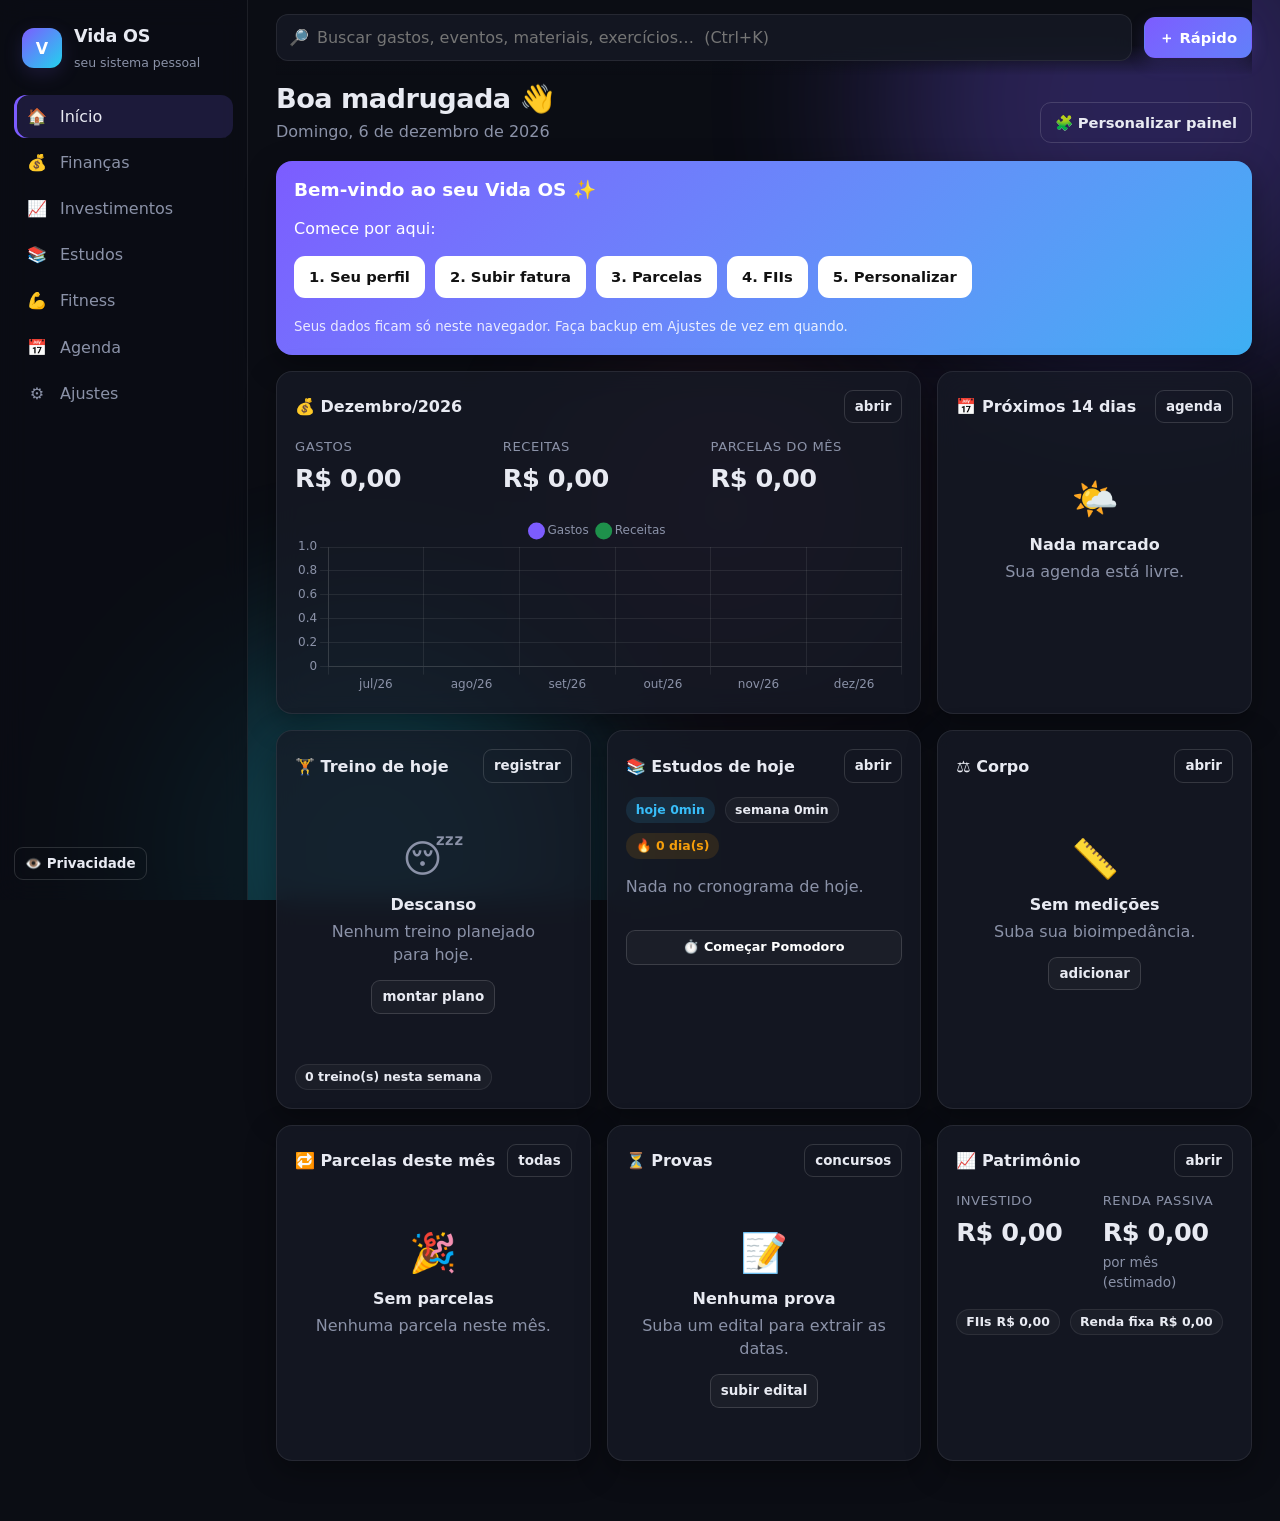
==== index.html @ b55670e8 "Vida OS: sistema pessoal de finanças, investimentos, estudos, fitness e agenda Co-Authored-By: Claud" ====
<!doctype html>
<html lang="pt-BR" data-theme="dark">
<head>
  <meta charset="utf-8">
  <meta name="viewport" content="width=device-width, initial-scale=1, viewport-fit=cover">
  <meta name="theme-color" content="#0b0d14">
  <meta name="apple-mobile-web-app-capable" content="yes">
  <title>Vida OS</title>
  <link rel="manifest" href="manifest.webmanifest">
  <link rel="icon" href="icons/icon.svg" type="image/svg+xml">
  <link rel="stylesheet" href="css/style.css">
</head>
<body>
  <div class="bg-fx" aria-hidden="true"><i></i><i></i><i></i></div>
  <aside class="sidebar">
    <div class="brand">
      <div class="logo">V</div>
      <div><b>Vida OS</b><small id="brand-sub">seu sistema pessoal</small></div>
    </div>
    <nav id="nav" class="nav"></nav>
    <div class="side-foot">
      <button class="btn ghost sm" id="privacy-btn" title="Ocultar valores (modo privacidade)">👁️ Privacidade</button>
    </div>
  </aside>

  <main class="main">
    <header class="topbar">
      <div class="search">
        <span>🔎</span>
        <input id="gsearch" placeholder="Buscar gastos, eventos, materiais, exercícios…  (Ctrl+K)" autocomplete="off">
        <div id="gresults" class="gresults"></div>
      </div>
      <button class="btn primary" id="quick-btn">＋ Rápido</button>
    </header>
    <div id="view" class="view"></div>
  </main>

  <nav id="bottomnav" class="bottomnav"></nav>
  <div id="modal-root"></div>
  <div id="toasts" class="toasts"></div>

  <!-- bibliotecas (locais, funcionam offline) -->
  <script src="vendor/chart.umd.js"></script>
  <script src="vendor/xlsx.full.min.js"></script>
  <script src="vendor/pdf.min.js"></script>
  <script>
    if (window.pdfjsLib) {
      // em file:// o worker não carrega; então usamos o worker no mesmo thread
      if (location.protocol === 'file:') document.write('<script src="vendor/pdf.worker.min.js"><\/script>');
      else pdfjsLib.GlobalWorkerOptions.workerSrc = 'vendor/pdf.worker.min.js';
    }
  </script>
  <!-- aplicativo -->
  <script src="js/core.js"></script>
  <script src="js/parsers.js"></script>
  <script src="js/body.js"></script>
  <script src="js/views/dashboard.js"></script>
  <script src="js/views/finance.js"></script>
  <script src="js/views/invest.js"></script>
  <script src="js/views/study.js"></script>
  <script src="js/views/fitness.js"></script>
  <script src="js/views/agenda.js"></script>
  <script src="js/views/settings.js"></script>
  <script src="js/app.js"></script>
</body>
</html>
---- css/style.css ----
/* ==========================================================
   VIDA OS — estilos
   ========================================================== */
:root {
  --accent: #7c5cff; --accent2: #22d3ee; --accent-soft: rgba(124, 92, 255, .16);
  --radius: 16px;
  --ok: #22c55e; --warn: #f59e0b; --bad: #ef4444; --info: #38bdf8;
  --font: "Inter", ui-sans-serif, system-ui, -apple-system, "Segoe UI", Roboto, "Helvetica Neue", Arial, sans-serif;
}
:root[data-theme="dark"] {
  --bg: #0b0d14; --bg2: #11141e; --card: rgba(22, 26, 38, .78); --card-solid: #161a26; --card2: rgba(255, 255, 255, .035);
  --text: #e8eaf2; --muted: #8b92a8; --line: rgba(255, 255, 255, .08); --line2: rgba(255, 255, 255, .14);
  --input: rgba(255, 255, 255, .05); --shadow: 0 10px 30px rgba(0, 0, 0, .35);
  color-scheme: dark;
}
:root[data-theme="light"] {
  --bg: #f4f6fb; --bg2: #eef1f8; --card: rgba(255, 255, 255, .86); --card-solid: #fff; --card2: rgba(15, 23, 42, .035);
  --text: #141826; --muted: #5d6680; --line: rgba(15, 23, 42, .09); --line2: rgba(15, 23, 42, .16);
  --input: rgba(15, 23, 42, .04); --shadow: 0 10px 30px rgba(30, 41, 80, .1);
  color-scheme: light;
}
* { box-sizing: border-box; }
html, body { margin: 0; }
body {
  font-family: var(--font); background: var(--bg); color: var(--text); min-height: 100vh;
  display: grid; grid-template-columns: 248px 1fr; line-height: 1.45; -webkit-font-smoothing: antialiased;
}
:root[data-density="compact"] body { font-size: .93em; }
a { color: var(--accent); text-decoration: none; }
h1, h2, h3, h4 { margin: 0; line-height: 1.2; }
h1 { font-size: 1.7rem; letter-spacing: -.02em; }
h2 { font-size: 1.15rem; }
h3 { font-size: 1rem; }
small, .muted { color: var(--muted); }
.money { font-variant-numeric: tabular-nums; white-space: nowrap; }
:root.privacy .money, :root.privacy .priv { filter: blur(7px); transition: filter .2s; }
:root.privacy .money:hover, :root.privacy .priv:hover { filter: none; }

/* fundo */
.bg-fx { position: fixed; inset: 0; z-index: -1; overflow: hidden; pointer-events: none; }
.bg-fx i { position: absolute; border-radius: 50%; filter: blur(90px); opacity: .28; }
:root[data-theme="light"] .bg-fx i { opacity: .2; }
.bg-fx i:nth-child(1) { width: 520px; height: 520px; background: var(--accent); top: -160px; right: -120px; animation: float 22s ease-in-out infinite; }
.bg-fx i:nth-child(2) { width: 420px; height: 420px; background: var(--accent2); bottom: -160px; left: 160px; animation: float 28s ease-in-out infinite reverse; }
.bg-fx i:nth-child(3) { width: 300px; height: 300px; background: #ec4899; top: 40%; left: 45%; opacity: .12; animation: float 35s ease-in-out infinite; }
:root[data-bg="solid"] .bg-fx { display: none; }
:root[data-bg="grid"] .bg-fx { background-image: linear-gradient(var(--line) 1px, transparent 1px), linear-gradient(90deg, var(--line) 1px, transparent 1px); background-size: 32px 32px; }
:root[data-bg="grid"] .bg-fx i { opacity: .12; }
@keyframes float { 0%, 100% { transform: translate(0, 0) } 50% { transform: translate(-60px, 50px) } }

/* sidebar */
.sidebar { position: sticky; top: 0; height: 100vh; padding: 20px 14px; display: flex; flex-direction: column; gap: 18px; border-right: 1px solid var(--line); background: color-mix(in srgb, var(--bg) 70%, transparent); backdrop-filter: blur(14px); }
.brand { display: flex; gap: 12px; align-items: center; padding: 4px 8px; }
.brand b { display: block; font-size: 1.1rem; letter-spacing: -.01em; }
.brand small { font-size: .78rem; }
.logo { width: 40px; height: 40px; border-radius: 12px; display: grid; place-items: center; font-weight: 800; color: #fff; background: linear-gradient(135deg, var(--accent), var(--accent2)); box-shadow: 0 6px 20px var(--accent-soft); }
.nav { display: flex; flex-direction: column; gap: 3px; }
.nav a { display: flex; gap: 12px; align-items: center; padding: 10px 12px; border-radius: 12px; color: var(--muted); font-weight: 500; transition: .15s; }
.nav a i { font-style: normal; width: 22px; text-align: center; }
.nav a:hover { background: var(--card2); color: var(--text); }
.nav a.active { background: var(--accent-soft); color: var(--text); box-shadow: inset 3px 0 0 var(--accent); }
.side-foot { margin-top: auto; }

/* principal */
.main { min-width: 0; padding: 0 28px 60px; }
.topbar { position: sticky; top: 0; z-index: 20; display: flex; gap: 12px; align-items: center; padding: 14px 0; background: linear-gradient(var(--bg) 60%, transparent); }
.search { flex: 1; position: relative; display: flex; align-items: center; gap: 8px; background: var(--card); border: 1px solid var(--line); border-radius: 12px; padding: 0 12px; backdrop-filter: blur(10px); }
.search input { flex: 1; border: 0; background: none; padding: 11px 0; color: var(--text); font: inherit; outline: none; }
.gresults { position: absolute; top: 100%; left: 0; right: 0; margin-top: 6px; background: var(--card-solid); border: 1px solid var(--line2); border-radius: 12px; box-shadow: var(--shadow); max-height: 60vh; overflow: auto; display: none; }
.gresults.open { display: block; }
.gresults a { display: flex; gap: 10px; padding: 10px 14px; color: var(--text); border-bottom: 1px solid var(--line); }
.gresults a:hover { background: var(--accent-soft); }
.gresults small { margin-left: auto; }
.view { animation: fadein .25s ease; }
@keyframes fadein { from { opacity: 0; transform: translateY(6px) } to { opacity: 1; transform: none } }

.page-head { display: flex; align-items: flex-end; justify-content: space-between; gap: 16px; flex-wrap: wrap; margin: 8px 0 18px; }
.page-head p { margin: 4px 0 0; color: var(--muted); }
.page-head .actions { display: flex; gap: 8px; flex-wrap: wrap; }

/* sub-abas */
.subtabs { display: flex; gap: 4px; padding: 4px; background: var(--card); border: 1px solid var(--line); border-radius: 14px; margin-bottom: 18px; overflow-x: auto; scrollbar-width: none; width: fit-content; max-width: 100%; }
.subtabs a { padding: 8px 14px; border-radius: 10px; color: var(--muted); white-space: nowrap; font-weight: 500; font-size: .93rem; }
.subtabs a.active { background: var(--accent); color: #fff; box-shadow: 0 4px 14px var(--accent-soft); }
.subtabs a:not(.active):hover { color: var(--text); background: var(--card2); }

/* grid */
.grid { display: grid; gap: 16px; }
.g2 { grid-template-columns: repeat(2, minmax(0, 1fr)); }
.g3 { grid-template-columns: repeat(3, minmax(0, 1fr)); }
.g4 { grid-template-columns: repeat(4, minmax(0, 1fr)); }
.g-auto { grid-template-columns: repeat(auto-fill, minmax(260px, 1fr)); }
.span2 { grid-column: span 2; }
.span3 { grid-column: span 3; }
.full { grid-column: 1 / -1; }
.stack { display: flex; flex-direction: column; gap: 16px; }
.row { display: flex; gap: 10px; align-items: center; flex-wrap: wrap; }
.row.between { justify-content: space-between; }
.mt { margin-top: 16px; }

/* cartões */
.card { background: var(--card); border: 1px solid var(--line); border-radius: var(--radius); padding: 18px; backdrop-filter: blur(12px); box-shadow: var(--shadow); min-width: 0; }
:root[data-density="compact"] .card { padding: 13px; }
.card > header { display: flex; justify-content: space-between; align-items: center; gap: 10px; margin-bottom: 14px; flex-wrap: wrap; }
.card > header h3 { display: flex; gap: 8px; align-items: center; }
.card.accent { background: linear-gradient(135deg, var(--accent), color-mix(in srgb, var(--accent2) 70%, var(--accent))); color: #fff; border: 0; }
.card.accent small, .card.accent .muted, .card.accent .lbl, .card.accent .sub { color: rgba(255, 255, 255, .85) !important; }
.stat .lbl { color: var(--muted); font-size: .82rem; font-weight: 500; text-transform: uppercase; letter-spacing: .04em; }
.card.accent .stat .lbl { color: rgba(255, 255, 255, .8); }
.stat .val { font-size: 1.6rem; font-weight: 700; letter-spacing: -.02em; margin: 4px 0 2px; }
.stat .sub { font-size: .85rem; color: var(--muted); }
.delta.up { color: var(--bad); } .delta.down { color: var(--ok); }
.delta.good { color: var(--ok); } .delta.badd { color: var(--bad); }
.chart-box { position: relative; height: 260px; }
.chart-box.sm { height: 180px; }
.chart-box.lg { height: 340px; }

/* botões */
.btn { --b: var(--card2); display: inline-flex; align-items: center; gap: 6px; justify-content: center; border: 1px solid var(--line2); background: var(--b); color: var(--text); padding: 9px 14px; border-radius: 11px; font: inherit; font-weight: 600; font-size: .92rem; cursor: pointer; transition: .15s; white-space: nowrap; }
.btn:hover { border-color: var(--accent); transform: translateY(-1px); }
.btn.primary { background: linear-gradient(135deg, var(--accent), color-mix(in srgb, var(--accent) 70%, var(--accent2))); border-color: transparent; color: #fff; box-shadow: 0 6px 18px var(--accent-soft); }
.btn.ghost { background: transparent; }
.btn.danger { color: var(--bad); }
.btn.sm { padding: 6px 10px; font-size: .84rem; border-radius: 9px; }
.btn.block { width: 100%; }
.icon-btn { border: 0; background: transparent; color: var(--muted); cursor: pointer; font-size: 1rem; padding: 6px 8px; border-radius: 8px; }
.icon-btn:hover { background: var(--card2); color: var(--text); }
.btn-file { position: relative; overflow: hidden; }
.btn-file input { position: absolute; inset: 0; opacity: 0; cursor: pointer; }

/* formulários */
.field { display: flex; flex-direction: column; gap: 5px; flex: 1; min-width: 140px; }
.field > span { font-size: .8rem; color: var(--muted); font-weight: 500; }
input, select, textarea { font: inherit; color: var(--text); background: var(--input); border: 1px solid var(--line2); border-radius: 10px; padding: 9px 11px; outline: none; width: 100%; transition: .15s; }
input:focus, select:focus, textarea:focus { border-color: var(--accent); box-shadow: 0 0 0 3px var(--accent-soft); }
select option { background: var(--card-solid); color: var(--text); }
input[type="color"] { padding: 3px; height: 40px; cursor: pointer; }
input[type="checkbox"] { width: 18px; height: 18px; accent-color: var(--accent); }
input[type="range"] { accent-color: var(--accent); padding: 0; border: 0; background: none; box-shadow: none; }
textarea { min-height: 80px; resize: vertical; }
.frow { display: flex; gap: 12px; flex-wrap: wrap; margin-bottom: 12px; }
.frow > .field { margin: 0; }
.check { display: flex; gap: 8px; align-items: center; cursor: pointer; font-size: .92rem; }
.inline-form { display: flex; gap: 8px; flex-wrap: wrap; align-items: flex-end; }
.inline-form .field { min-width: 110px; }
.filters { display: flex; gap: 8px; flex-wrap: wrap; align-items: center; margin-bottom: 14px; }
.filters input, .filters select { width: auto; padding: 7px 10px; }
.seg { display: inline-flex; background: var(--card2); border: 1px solid var(--line); border-radius: 10px; padding: 3px; }
.seg button { border: 0; background: none; color: var(--muted); padding: 6px 11px; border-radius: 8px; font: inherit; font-size: .86rem; cursor: pointer; font-weight: 500; }
.seg button.on { background: var(--accent); color: #fff; }

/* tabelas */
.table-wrap { overflow-x: auto; margin: 0 -4px; }
table { width: 100%; border-collapse: collapse; font-size: .92rem; }
th { text-align: left; font-weight: 600; color: var(--muted); font-size: .78rem; text-transform: uppercase; letter-spacing: .04em; padding: 8px 10px; border-bottom: 1px solid var(--line2); white-space: nowrap; }
td { padding: 9px 10px; border-bottom: 1px solid var(--line); vertical-align: middle; }
tr:hover td { background: var(--card2); }
td.r, th.r { text-align: right; }
td.actions { white-space: nowrap; text-align: right; width: 1%; }
td select, td input { padding: 5px 8px; font-size: .88rem; }

/* listas */
.list { display: flex; flex-direction: column; }
.li { display: flex; gap: 12px; align-items: center; padding: 10px 2px; border-bottom: 1px solid var(--line); }
.li:last-child { border-bottom: 0; }
.li .grow { flex: 1; min-width: 0; }
.li .t { font-weight: 600; overflow: hidden; text-overflow: ellipsis; white-space: nowrap; }
.li .s { font-size: .84rem; color: var(--muted); }
.ico { width: 38px; height: 38px; border-radius: 11px; display: grid; place-items: center; flex-shrink: 0; background: var(--card2); font-size: 1.1rem; }

/* chips / badges */
.chip { display: inline-flex; align-items: center; gap: 5px; padding: 3px 9px; border-radius: 999px; font-size: .78rem; font-weight: 600; background: var(--card2); border: 1px solid var(--line); white-space: nowrap; }
.chip.ok { color: var(--ok); background: rgba(34, 197, 94, .12); border-color: transparent; }
.chip.warn { color: var(--warn); background: rgba(245, 158, 11, .12); border-color: transparent; }
.chip.bad { color: var(--bad); background: rgba(239, 68, 68, .12); border-color: transparent; }
.chip.info { color: var(--info); background: rgba(56, 189, 248, .12); border-color: transparent; }
.dot { width: 10px; height: 10px; border-radius: 50%; display: inline-block; flex-shrink: 0; }

/* barras de progresso */
.bar { height: 8px; background: var(--card2); border-radius: 99px; overflow: hidden; border: 1px solid var(--line); }
.bar > i { display: block; height: 100%; border-radius: 99px; background: linear-gradient(90deg, var(--accent), var(--accent2)); transition: width .6s ease; }
.bar.over > i { background: linear-gradient(90deg, var(--warn), var(--bad)); }

/* vazio */
.empty { text-align: center; padding: 34px 16px; color: var(--muted); }
.empty-ico { font-size: 2.4rem; margin-bottom: 8px; }
.empty h4 { color: var(--text); margin-bottom: 6px; }
.empty p { margin: 0 auto 14px; max-width: 420px; }

/* modal */
#modal-root { position: relative; z-index: 100; }
.modal-wrap { position: fixed; inset: 0; background: rgba(5, 7, 12, .55); backdrop-filter: blur(4px); display: grid; place-items: center; padding: 16px; animation: fadein .15s; }
.modal-wrap.out { opacity: 0; transition: .18s; }
.modal { width: min(560px, 100%); max-height: calc(100vh - 32px); display: flex; flex-direction: column; background: var(--card-solid); border: 1px solid var(--line2); border-radius: calc(var(--radius) + 2px); box-shadow: 0 30px 80px rgba(0, 0, 0, .45); }
.modal.wide { width: min(980px, 100%); }
.modal header { display: flex; justify-content: space-between; align-items: center; padding: 16px 18px; border-bottom: 1px solid var(--line); }
.modal-body { padding: 18px; overflow: auto; }
.modal footer { display: flex; gap: 8px; justify-content: flex-end; padding: 14px 18px; border-top: 1px solid var(--line); }
.drop { display: block; border: 2px dashed var(--line2); border-radius: var(--radius); padding: 26px; text-align: center; color: var(--muted); cursor: pointer; transition: .15s; position: relative; }
.drop:hover, .drop.over { border-color: var(--accent); background: var(--accent-soft); color: var(--text); }
.drop input { position: absolute; inset: 0; opacity: 0; cursor: pointer; }
.drop b { color: var(--text); display: block; margin-bottom: 4px; }
.note { padding: 10px 12px; border-radius: 10px; background: var(--accent-soft); font-size: .88rem; margin-bottom: 12px; }
.note.warn { background: rgba(245, 158, 11, .12); }

/* toasts */
.toasts { position: fixed; right: 18px; bottom: 18px; z-index: 200; display: flex; flex-direction: column; gap: 8px; }
.toast { background: var(--card-solid); border: 1px solid var(--line2); border-left: 4px solid var(--ok); padding: 11px 16px; border-radius: 11px; box-shadow: var(--shadow); max-width: 360px; animation: fadein .2s; transition: .4s; font-size: .92rem; }
.toast.error { border-left-color: var(--bad); }
.toast.out { opacity: 0; transform: translateX(20px); }

/* calendário */
.cal { display: grid; grid-template-columns: repeat(7, 1fr); gap: 6px; }
.cal .dow { text-align: center; color: var(--muted); font-size: .78rem; font-weight: 600; padding: 4px; }
.cal .day { min-height: 96px; background: var(--card2); border: 1px solid var(--line); border-radius: 11px; padding: 6px; cursor: pointer; transition: .15s; overflow: hidden; }
.cal .day:hover { border-color: var(--accent); }
.cal .day.other { opacity: .38; }
.cal .day.today { border-color: var(--accent); box-shadow: inset 0 0 0 1px var(--accent); }
.cal .day .n { font-size: .82rem; font-weight: 700; margin-bottom: 4px; }
.cal .day.today .n { color: var(--accent); }
.cal .ev { font-size: .72rem; padding: 2px 5px; border-radius: 5px; margin-bottom: 2px; white-space: nowrap; overflow: hidden; text-overflow: ellipsis; color: #fff; }
.cal .more { font-size: .7rem; color: var(--muted); }

/* cronograma semanal */
.week { display: grid; grid-template-columns: repeat(7, minmax(120px, 1fr)); gap: 8px; overflow-x: auto; }
.week .col { background: var(--card2); border: 1px solid var(--line); border-radius: 12px; padding: 8px; min-height: 180px; }
.week .col.today { border-color: var(--accent); }
.week .col h4 { font-size: .85rem; margin-bottom: 8px; display: flex; justify-content: space-between; }
.block { border-radius: 9px; padding: 7px 8px; margin-bottom: 6px; font-size: .8rem; color: #fff; cursor: pointer; position: relative; }
.block b { display: block; font-size: .84rem; }

/* treino */
.daytabs { display: flex; gap: 6px; flex-wrap: wrap; margin-bottom: 14px; }
.daytabs button { border: 1px solid var(--line2); background: var(--card2); color: var(--text); border-radius: 12px; padding: 8px 12px; cursor: pointer; font: inherit; font-weight: 600; min-width: 64px; }
.daytabs button small { display: block; font-weight: 400; font-size: .72rem; color: var(--muted); max-width: 90px; overflow: hidden; text-overflow: ellipsis; white-space: nowrap; }
.daytabs button.on { background: var(--accent); border-color: var(--accent); color: #fff; }
.daytabs button.on small { color: rgba(255, 255, 255, .85); }
.daytabs button.today:not(.on) { border-color: var(--accent); }
.ex { display: flex; gap: 12px; align-items: center; padding: 12px; border: 1px solid var(--line); background: var(--card2); border-radius: 12px; margin-bottom: 8px; }
.ex .grow { flex: 1; min-width: 0; }
.ex .meta { display: flex; gap: 6px; flex-wrap: wrap; margin-top: 5px; }
.ex.done { opacity: .55; }
.ex.done .t { text-decoration: line-through; }
.zone-1 { background: #38bdf8 } .zone-2 { background: #22c55e } .zone-3 { background: #eab308 } .zone-4 { background: #f97316 } .zone-5 { background: #ef4444 }

/* avatar */
.avatar-wrap { display: grid; grid-template-columns: minmax(0, 1.25fr) minmax(0, 1fr); gap: 18px; align-items: center; }
.avatar-host { position: relative; aspect-ratio: 400 / 410; max-height: 520px; margin: 0 auto; width: 100%; }
.avatar { width: 100%; height: 100%; overflow: visible; }
.avatar .bodyfill path, .avatar .bodyfill ellipse { stroke: color-mix(in srgb, var(--accent) 60%, #fff); stroke-width: .8; stroke-opacity: .5; }
.avatar .arms path { stroke-opacity: .7; }
.avatar .shadow { fill: var(--accent); opacity: .18; }
.avatar .abs path { fill: none; stroke: #fff; stroke-width: 1.2; stroke-linecap: round; opacity: .55; }
.avatar .ghost path { fill: none; stroke: var(--text); stroke-width: 1.2; stroke-dasharray: 4 4; opacity: .45; }
.avatar-lbl { font-size: 9px; fill: var(--muted); text-anchor: middle; letter-spacing: .2em; font-weight: 600; }
.heat-legend { display: flex; height: 8px; border-radius: 99px; background: linear-gradient(90deg, #34d399, #a3e635, #facc15, #f97316, #ef4444); margin: 6px 0 4px; }
.metric-grid { display: grid; grid-template-columns: repeat(2, minmax(0, 1fr)); gap: 10px; }
.metric { background: var(--card2); border: 1px solid var(--line); border-radius: 12px; padding: 10px 12px; }
.metric .lbl { font-size: .76rem; color: var(--muted); }
.metric .v { font-size: 1.15rem; font-weight: 700; }
.metric .d { font-size: .78rem; }
.timeline { display: flex; gap: 10px; align-items: center; margin-top: 10px; }
.timeline input { flex: 1; }

/* pomodoro */
.timer { font-size: 3.4rem; font-weight: 800; letter-spacing: -.03em; text-align: center; font-variant-numeric: tabular-nums; margin: 6px 0; }
.ring { width: 190px; height: 190px; margin: 0 auto; position: relative; display: grid; place-items: center; }
.ring svg { position: absolute; inset: 0; transform: rotate(-90deg); }
.ring circle { fill: none; stroke-width: 10; }

/* countdown */
.countdown { display: flex; gap: 8px; }
.countdown div { background: var(--card2); border-radius: 10px; padding: 6px 10px; text-align: center; min-width: 56px; }
.countdown b { display: block; font-size: 1.3rem; }
.countdown small { font-size: .7rem; }

/* tabs editor (ajustes) */
.sortable .li { cursor: default; }
.swatches { display: flex; gap: 8px; flex-wrap: wrap; }
.swatch { width: 34px; height: 34px; border-radius: 10px; cursor: pointer; border: 2px solid transparent; }
.swatch.on { border-color: var(--text); }

/* bottom nav (celular) */
.bottomnav { display: none; }

/* FAB menu */
.quick-grid { display: grid; grid-template-columns: repeat(2, 1fr); gap: 10px; }
.quick-grid button { padding: 16px; font-size: 1rem; }

@media (max-width: 1180px) {
  .g4 { grid-template-columns: repeat(2, minmax(0, 1fr)); }
  .g3 { grid-template-columns: repeat(2, minmax(0, 1fr)); }
  .span3 { grid-column: 1 / -1; }
}
@media (max-width: 900px) {
  body { grid-template-columns: 1fr; padding-bottom: 76px; }
  .sidebar { display: none; }
  .main { padding: 0 14px 40px; }
  .g2, .g3 { grid-template-columns: 1fr; }
  .span2 { grid-column: auto; }
  .avatar-wrap { grid-template-columns: 1fr; }
  .bottomnav { display: flex; position: fixed; bottom: 0; left: 0; right: 0; z-index: 50; background: color-mix(in srgb, var(--bg) 85%, transparent); backdrop-filter: blur(16px); border-top: 1px solid var(--line); overflow-x: auto; padding: 6px 6px calc(6px + env(safe-area-inset-bottom)); scrollbar-width: none; }
  .bottomnav a { flex: 1 0 64px; display: flex; flex-direction: column; align-items: center; gap: 2px; padding: 6px 4px; border-radius: 10px; color: var(--muted); font-size: .7rem; }
  .bottomnav a i { font-style: normal; font-size: 1.2rem; }
  .bottomnav a.active { color: var(--text); background: var(--accent-soft); }
  .cal .day { min-height: 62px; padding: 4px; }
  .toasts { bottom: calc(84px + env(safe-area-inset-bottom)); left: 12px; right: 12px; }
  .toast { max-width: none; }
  .cal .ev { font-size: 0; height: 6px; padding: 0; }
  h1 { font-size: 1.4rem; }
  .search input::placeholder { font-size: .85rem; }
}
@media (max-width: 560px) {
  .g4 { grid-template-columns: 1fr 1fr; }
  .stat .val { font-size: 1.25rem; }
  .card { padding: 14px; }
  #quick-btn { padding: 9px 11px; }
  .metric-grid { grid-template-columns: 1fr 1fr; }
}
@media print {
  .sidebar, .topbar, .bottomnav, .bg-fx { display: none; }
  body { display: block; background: #fff; }
}
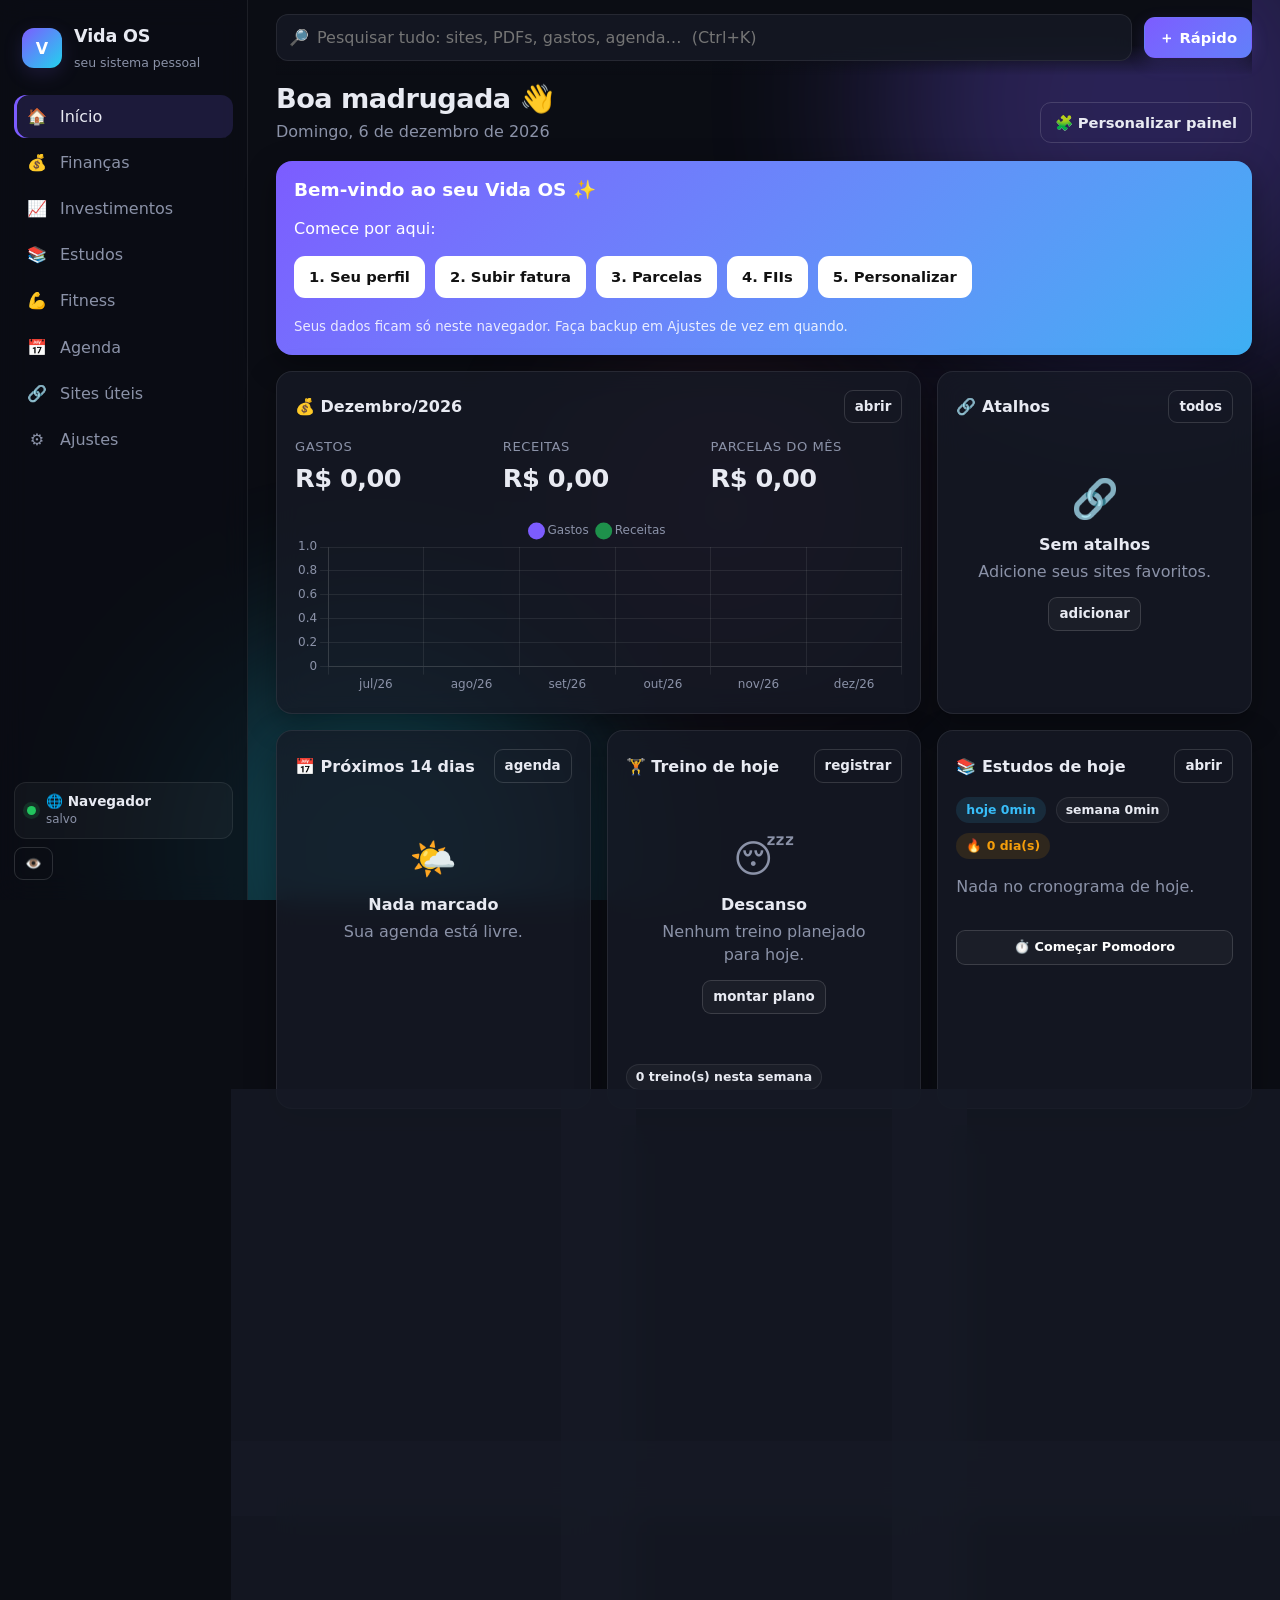
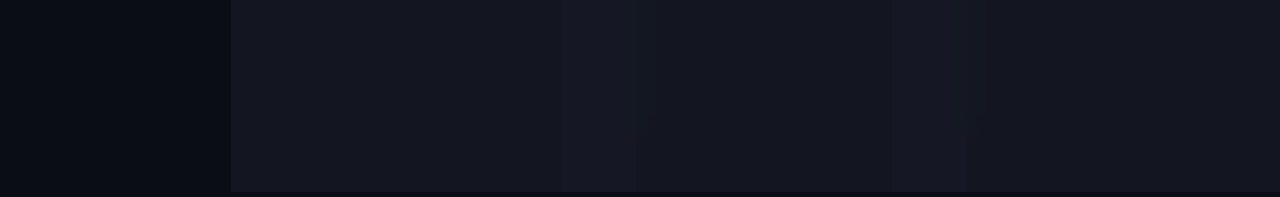
==== commit e2cf68e8: "Boneco novo, modo pendrive com criptografia, contas/saldo, metas, planejamento, sites úteis e biblio" ====
--- a/index.html
+++ b/index.html
@@ -19,7 +19,12 @@
     </div>
     <nav id="nav" class="nav"></nav>
     <div class="side-foot">
-      <button class="btn ghost sm" id="privacy-btn" title="Ocultar valores (modo privacidade)">👁️ Privacidade</button>
+      <a href="#/ajustes/armazenamento" class="save-badge" id="save-badge" title="Onde seus dados estão salvos"></a>
+      <div class="row">
+        <button class="btn ghost sm" id="privacy-btn" title="Ocultar valores (modo privacidade)">👁️</button>
+        <button class="btn ghost sm" id="lock-btn" title="Bloquear (pede a senha de novo)" style="display:none">🔒</button>
+        <button class="btn sm" id="quit-btn" title="Salvar tudo e fechar" style="display:none">⏏️ Sair com segurança</button>
+      </div>
     </div>
   </aside>
 
@@ -27,10 +32,11 @@
     <header class="topbar">
       <div class="search">
         <span>🔎</span>
-        <input id="gsearch" placeholder="Buscar gastos, eventos, materiais, exercícios…  (Ctrl+K)" autocomplete="off">
+        <input id="gsearch" placeholder="Pesquisar tudo: sites, PDFs, gastos, agenda…  (Ctrl+K)" autocomplete="off">
         <div id="gresults" class="gresults"></div>
       </div>
       <button class="btn primary" id="quick-btn">＋ Rápido</button>
+      <a href="#/ajustes/armazenamento" class="save-badge mobile-only" id="save-badge-m" title="Armazenamento"></a>
     </header>
     <div id="view" class="view"></div>
   </main>
@@ -52,14 +58,19 @@
   </script>
   <!-- aplicativo -->
   <script src="js/core.js"></script>
+  <script src="js/storage.js"></script>
   <script src="js/parsers.js"></script>
   <script src="js/body.js"></script>
+  <script src="js/money.js"></script>
+  <script src="js/library.js"></script>
   <script src="js/views/dashboard.js"></script>
   <script src="js/views/finance.js"></script>
+  <script src="js/views/planner.js"></script>
   <script src="js/views/invest.js"></script>
   <script src="js/views/study.js"></script>
   <script src="js/views/fitness.js"></script>
   <script src="js/views/agenda.js"></script>
+  <script src="js/views/sites.js"></script>
   <script src="js/views/settings.js"></script>
   <script src="js/app.js"></script>
 </body>
--- a/css/style.css
+++ b/css/style.css
@@ -59,7 +59,25 @@
 .nav a i { font-style: normal; width: 22px; text-align: center; }
 .nav a:hover { background: var(--card2); color: var(--text); }
 .nav a.active { background: var(--accent-soft); color: var(--text); box-shadow: inset 3px 0 0 var(--accent); }
-.side-foot { margin-top: auto; }
+.side-foot { margin-top: auto; display: flex; flex-direction: column; gap: 8px; }
+.save-badge { display: flex; align-items: center; gap: 10px; padding: 9px 12px; border-radius: 12px; background: var(--card2); border: 1px solid var(--line); color: var(--text); }
+.save-badge b { display: block; font-size: .85rem; } .save-badge small { display: block; font-size: .74rem; color: var(--muted); }
+.save-badge .dot { width: 9px; height: 9px; box-shadow: 0 0 0 4px rgba(34, 197, 94, .15); background: var(--ok); }
+.save-badge.warn .dot { background: var(--warn); box-shadow: 0 0 0 4px rgba(245, 158, 11, .15); animation: blink 1s infinite; }
+.save-badge.bad { border-color: var(--bad); } .save-badge.bad .dot { background: var(--bad); box-shadow: 0 0 0 4px rgba(239, 68, 68, .2); }
+@keyframes blink { 50% { opacity: .3 } }
+.mobile-only { display: none !important; }
+#gate { position: fixed; inset: 0; z-index: 300; display: none; place-items: center; padding: 20px; background: radial-gradient(circle at 30% 20%, var(--accent-soft), transparent 60%), var(--bg); }
+.gate-box { width: min(420px, 100%); background: var(--card-solid); border: 1px solid var(--line2); border-radius: 22px; padding: 30px 26px; text-align: center; box-shadow: 0 30px 80px rgba(0, 0, 0, .4); }
+.gate-box h2 { margin: 14px 0 6px; } .gate-box p { line-height: 1.5; }
+.gate-box input { text-align: center; font-size: 1.05rem; padding: 12px; }
+.gate-box .err { color: var(--bad); min-height: 1.2em; margin: 10px 0 0; }
+.logo.big { width: 64px; height: 64px; font-size: 1.8rem; border-radius: 18px; margin: 0 auto; }
+.gresults a { align-items: center; }
+.gr-ico { width: 28px; display: grid; place-items: center; flex-shrink: 0; }
+.gr-t { min-width: 0; display: flex; flex-direction: column; }
+.gr-t small { color: var(--muted); white-space: nowrap; overflow: hidden; text-overflow: ellipsis; }
+mark { background: color-mix(in srgb, var(--warn) 45%, transparent); color: inherit; border-radius: 3px; padding: 0 2px; }
 
 /* principal */
 .main { min-width: 0; padding: 0 28px 60px; }
@@ -244,15 +262,28 @@
 .zone-1 { background: #38bdf8 } .zone-2 { background: #22c55e } .zone-3 { background: #eab308 } .zone-4 { background: #f97316 } .zone-5 { background: #ef4444 }
 
 /* avatar */
-.avatar-wrap { display: grid; grid-template-columns: minmax(0, 1.25fr) minmax(0, 1fr); gap: 18px; align-items: center; }
-.avatar-host { position: relative; aspect-ratio: 400 / 410; max-height: 520px; margin: 0 auto; width: 100%; }
-.avatar { width: 100%; height: 100%; overflow: visible; }
-.avatar .bodyfill path, .avatar .bodyfill ellipse { stroke: color-mix(in srgb, var(--accent) 60%, #fff); stroke-width: .8; stroke-opacity: .5; }
-.avatar .arms path { stroke-opacity: .7; }
-.avatar .shadow { fill: var(--accent); opacity: .18; }
-.avatar .abs path { fill: none; stroke: #fff; stroke-width: 1.2; stroke-linecap: round; opacity: .55; }
-.avatar .ghost path { fill: none; stroke: var(--text); stroke-width: 1.2; stroke-dasharray: 4 4; opacity: .45; }
-.avatar-lbl { font-size: 9px; fill: var(--muted); text-anchor: middle; letter-spacing: .2em; font-weight: 600; }
+.avatar-wrap { display: grid; grid-template-columns: minmax(0, 1.2fr) minmax(0, 1fr); gap: 28px; align-items: center; }
+.avatar-host { position: relative; margin: 0 auto; width: 100%; max-width: 560px; }
+.avatar-host[data-view="front"], .avatar-host[data-view="side"] { max-width: 300px; }
+.avatar { width: 100%; height: auto; display: block; overflow: visible; }
+.avatar .floor { fill: #000; opacity: .35; filter: blur(3px); }
+.avatar .platform ellipse { fill: none; stroke: var(--accent2); stroke-width: 1.2; opacity: .55; }
+.avatar .platform .ring2 { stroke: var(--accent); opacity: .3; stroke-dasharray: 3 5; }
+.avatar .platform .pulse { stroke: var(--accent2); stroke-width: 1.6; }
+.avatar .anat path { fill: none; stroke: rgba(0, 0, 0, .55); stroke-width: 1.1; stroke-linecap: round; mix-blend-mode: multiply; }
+.avatar.is-holo .anat path { stroke: rgba(255, 255, 255, .85); mix-blend-mode: normal; stroke-width: .9; }
+.avatar .anat path.navel { fill: rgba(0, 0, 0, .25); }
+.avatar .rim path { fill: none; stroke: #fff; stroke-width: 1.4; opacity: .28; }
+.avatar.is-holo .rim path { stroke: var(--accent2); stroke-width: 2.2; opacity: .9; }
+.avatar .hair { stroke: rgba(0, 0, 0, .25); stroke-width: .6; }
+.avatar .anat path.bustline { stroke-width: 1.6; }
+.avatar .ghost path { fill: none; stroke: var(--text); stroke-width: 1.3; stroke-dasharray: 4 4; opacity: .5; }
+.avatar .heat { mix-blend-mode: normal; }
+.avatar[data-view="front"] .fig-s, .avatar[data-view="side"] .fig-f { display: none; }
+.avatar-tools { display: flex; gap: 8px; flex-wrap: wrap; justify-content: center; margin-top: 8px; }
+.zone-list { display: grid; grid-template-columns: 1fr 1fr; gap: 6px 14px; margin-top: 10px; }
+.zone-list div { display: flex; align-items: center; gap: 8px; font-size: .82rem; }
+.zone-list b { margin-left: auto; font-weight: 600; }
 .heat-legend { display: flex; height: 8px; border-radius: 99px; background: linear-gradient(90deg, #34d399, #a3e635, #facc15, #f97316, #ef4444); margin: 6px 0 4px; }
 .metric-grid { display: grid; grid-template-columns: repeat(2, minmax(0, 1fr)); gap: 10px; }
 .metric { background: var(--card2); border: 1px solid var(--line); border-radius: 12px; padding: 10px 12px; }
@@ -295,6 +326,7 @@
 @media (max-width: 900px) {
   body { grid-template-columns: 1fr; padding-bottom: 76px; }
   .sidebar { display: none; }
+  .mobile-only { display: flex !important; padding: 8px; } .mobile-only small, .mobile-only b { display: none; }
   .main { padding: 0 14px 40px; }
   .g2, .g3 { grid-template-columns: 1fr; }
   .span2 { grid-column: auto; }
@@ -321,3 +353,88 @@
   .sidebar, .topbar, .bottomnav, .bg-fx { display: none; }
   body { display: block; background: #fff; }
 }
+
+/* sites úteis */
+.site-logo { position: relative; display: inline-grid; place-items: center; flex-shrink: 0; color: #fff; overflow: hidden; box-shadow: inset 0 0 0 1px rgba(255, 255, 255, .12); }
+.site-logo img { position: absolute; inset: 18%; width: 64%; height: 64%; object-fit: contain; }
+.site-logo.has-img { background: #fff !important; } .site-logo.has-img b { display: none; }
+.site-grid { display: grid; gap: 12px; grid-template-columns: repeat(auto-fill, minmax(280px, 1fr)); }
+.site-grid.list { grid-template-columns: 1fr; gap: 6px; }
+.site-card { display: flex; gap: 14px; align-items: flex-start; padding: 14px; background: var(--card); border: 1px solid var(--line); border-radius: var(--radius); cursor: pointer; transition: .15s; position: relative; backdrop-filter: blur(12px); }
+.site-card:hover { border-color: var(--accent); transform: translateY(-2px); box-shadow: var(--shadow); }
+.site-card .grow { min-width: 0; flex: 1; }
+.site-card .t { font-weight: 700; }
+.site-card .host { font-size: .78rem; color: var(--muted); }
+.site-card .d { font-size: .86rem; margin-top: 6px; color: var(--text); opacity: .85; display: -webkit-box; -webkit-line-clamp: 2; -webkit-box-orient: vertical; overflow: hidden; }
+.site-card .tags { display: flex; gap: 4px; flex-wrap: wrap; margin-top: 8px; }
+.site-card .tags .chip { font-size: .7rem; padding: 2px 7px; }
+.site-actions { display: flex; flex-direction: column; opacity: .5; transition: .15s; }
+.site-card:hover .site-actions { opacity: 1; }
+.site-grid.list .site-card { padding: 10px 14px; align-items: center; }
+.site-grid.list .site-card .tags { display: none; }
+.site-grid.list .site-card .d { -webkit-line-clamp: 1; margin-top: 2px; }
+.site-grid.list .site-actions { flex-direction: row; }
+button.chip { cursor: pointer; font: inherit; font-size: .8rem; color: var(--text); }
+.shortcut-grid { display: grid; grid-template-columns: repeat(auto-fill, minmax(78px, 1fr)); gap: 10px; }
+.shortcut-grid a { display: flex; flex-direction: column; align-items: center; gap: 6px; padding: 10px 4px; border-radius: 12px; color: var(--text); text-align: center; transition: .15s; }
+.shortcut-grid a:hover { background: var(--card2); }
+.shortcut-grid span:last-child { font-size: .74rem; line-height: 1.2; max-width: 100%; overflow: hidden; text-overflow: ellipsis; white-space: nowrap; }
+.sug-grid { display: grid; grid-template-columns: repeat(auto-fill, minmax(260px, 1fr)); gap: 8px; }
+.sug { display: flex; gap: 10px; align-items: center; padding: 10px; border: 1px solid var(--line); border-radius: 12px; cursor: pointer; }
+.sug:hover { border-color: var(--accent); }
+.sug.got { opacity: .5; }
+.sug span { display: flex; flex-direction: column; min-width: 0; } .sug small { color: var(--muted); font-size: .76rem; line-height: 1.3; }
+ol.steps { padding-left: 18px; line-height: 1.6; } ol.steps li { margin-bottom: 10px; }
+code { background: var(--card2); padding: 1px 6px; border-radius: 6px; font-size: .86em; }
+
+/* contas & saldo (inspirado em apps de banco) */
+.balance-card .lbl { color: var(--muted); font-size: .85rem; }
+.balance-card .big { font-size: 2rem; font-weight: 800; letter-spacing: -.03em; margin: 2px 0 12px; }
+.balance-card .big.neg { color: var(--bad); }
+.segbar { display: flex; gap: 4px; height: 8px; margin: 4px 0 12px; }
+.segbar i { border-radius: 99px; min-width: 6px; }
+.segbar.big { height: 14px; }
+.bank { width: 40px; height: 40px; border-radius: 50%; display: grid; place-items: center; font-size: 1.1rem; flex-shrink: 0; box-shadow: inset 0 0 0 2px rgba(255, 255, 255, .15); }
+.rd { text-align: center; }
+.rd-val { font-size: 1.8rem; font-weight: 800; letter-spacing: -.02em; }
+.rd-bars { display: flex; gap: 8px; justify-content: center; align-items: flex-end; height: 130px; margin: 14px 0 6px; }
+.rd-bars i { width: 34px; border-radius: 99px; min-height: 8px; transition: height .6s; }
+.rd-bars .in { background: linear-gradient(180deg, #4ade80, #16a34a); } .rd-bars .out { background: linear-gradient(180deg, #f87171, #dc2626); }
+.rd .list { text-align: left; }
+.heatmap { display: grid; grid-template-columns: repeat(7, 1fr); gap: 5px; }
+.heatmap b { font-size: .7rem; color: var(--muted); text-align: center; font-weight: 600; }
+.hm { aspect-ratio: 1; border-radius: 6px; background: var(--card2); border: 1px solid var(--line); cursor: pointer; display: block; }
+.hm.l1 { background: color-mix(in srgb, #a3e635 30%, transparent); } .hm.l2 { background: color-mix(in srgb, #a3e635 55%, transparent); }
+.hm.l3 { background: color-mix(in srgb, #a3e635 80%, transparent); } .hm.l4 { background: #bef264; }
+.hm.today { outline: 2px solid var(--accent); outline-offset: 1px; }
+.hm-legend { display: flex; gap: 4px; } .hm-legend .hm { width: 14px; }
+.insights { display: grid; grid-template-columns: repeat(auto-fill, minmax(280px, 1fr)); gap: 10px; }
+.insight { display: flex; gap: 12px; align-items: flex-start; padding: 12px; border-radius: 12px; background: var(--card2); border: 1px solid var(--line); border-left: 4px solid var(--info); }
+.insight.warn { border-left-color: var(--warn); } .insight.bad { border-left-color: var(--bad); } .insight.ok { border-left-color: var(--ok); }
+.insight .ii { font-size: 1.3rem; } .insight b { display: block; font-size: .92rem; } .insight small { color: var(--muted); }
+.goal-grid { display: grid; grid-template-columns: repeat(auto-fill, minmax(340px, 1fr)); gap: 16px; }
+.goal h3 { font-size: 1.1rem; }
+.goal-ring { width: 76px; height: 76px; position: relative; flex-shrink: 0; }
+.goal-ring svg { width: 100%; height: 100%; transform: rotate(-90deg); }
+.goal-ring circle { fill: none; stroke-width: 8; transition: stroke-dashoffset .8s; }
+.goal-ring span { position: absolute; inset: 0; display: grid; place-items: center; font-size: 1.6rem; }
+
+/* planejamento */
+.plan-table input.cell { width: 110px; text-align: right; padding: 4px 8px; background: transparent; border-color: transparent; }
+.plan-table input.cell:hover, .plan-table input.cell:focus { border-color: var(--accent); background: var(--input); }
+.plan-table tr.edited td { background: var(--accent-soft); }
+.calc { padding: 10px 0; border-bottom: 1px solid var(--line); } .calc:last-of-type { border-bottom: 0; }
+.calc .inline-form { margin-top: 8px; }
+.calc-r { font-size: 1.05rem; color: var(--accent); padding: 9px 0; }
+
+/* biblioteca */
+.lib-item { display: flex; gap: 14px; align-items: flex-start; padding: 12px 4px; border-bottom: 1px solid var(--line); }
+.lib-item:last-child { border-bottom: 0; }
+.lib-item .grow { flex: 1; min-width: 0; }
+.lib-item .t { font-weight: 700; overflow: hidden; text-overflow: ellipsis; white-space: nowrap; }
+.lib-item .s { font-size: .82rem; color: var(--muted); margin-top: 3px; display: flex; gap: 4px; flex-wrap: wrap; align-items: center; }
+.lib-ico { width: 42px; height: 50px; border-radius: 8px; display: grid; place-items: center; font-size: 1.3rem; flex-shrink: 0; }
+.lib-actions { display: flex; gap: 4px; align-items: center; }
+.snip { font-size: .86rem; margin-top: 8px; padding: 8px 10px; background: var(--card2); border-radius: 8px; border-left: 3px solid var(--accent); line-height: 1.5; }
+.lib-group { margin: 14px 0 4px; text-transform: capitalize; } .lib-group:first-child { margin-top: 0; }
+.plan-stats .val { font-size: 1.3rem; word-break: break-word; }
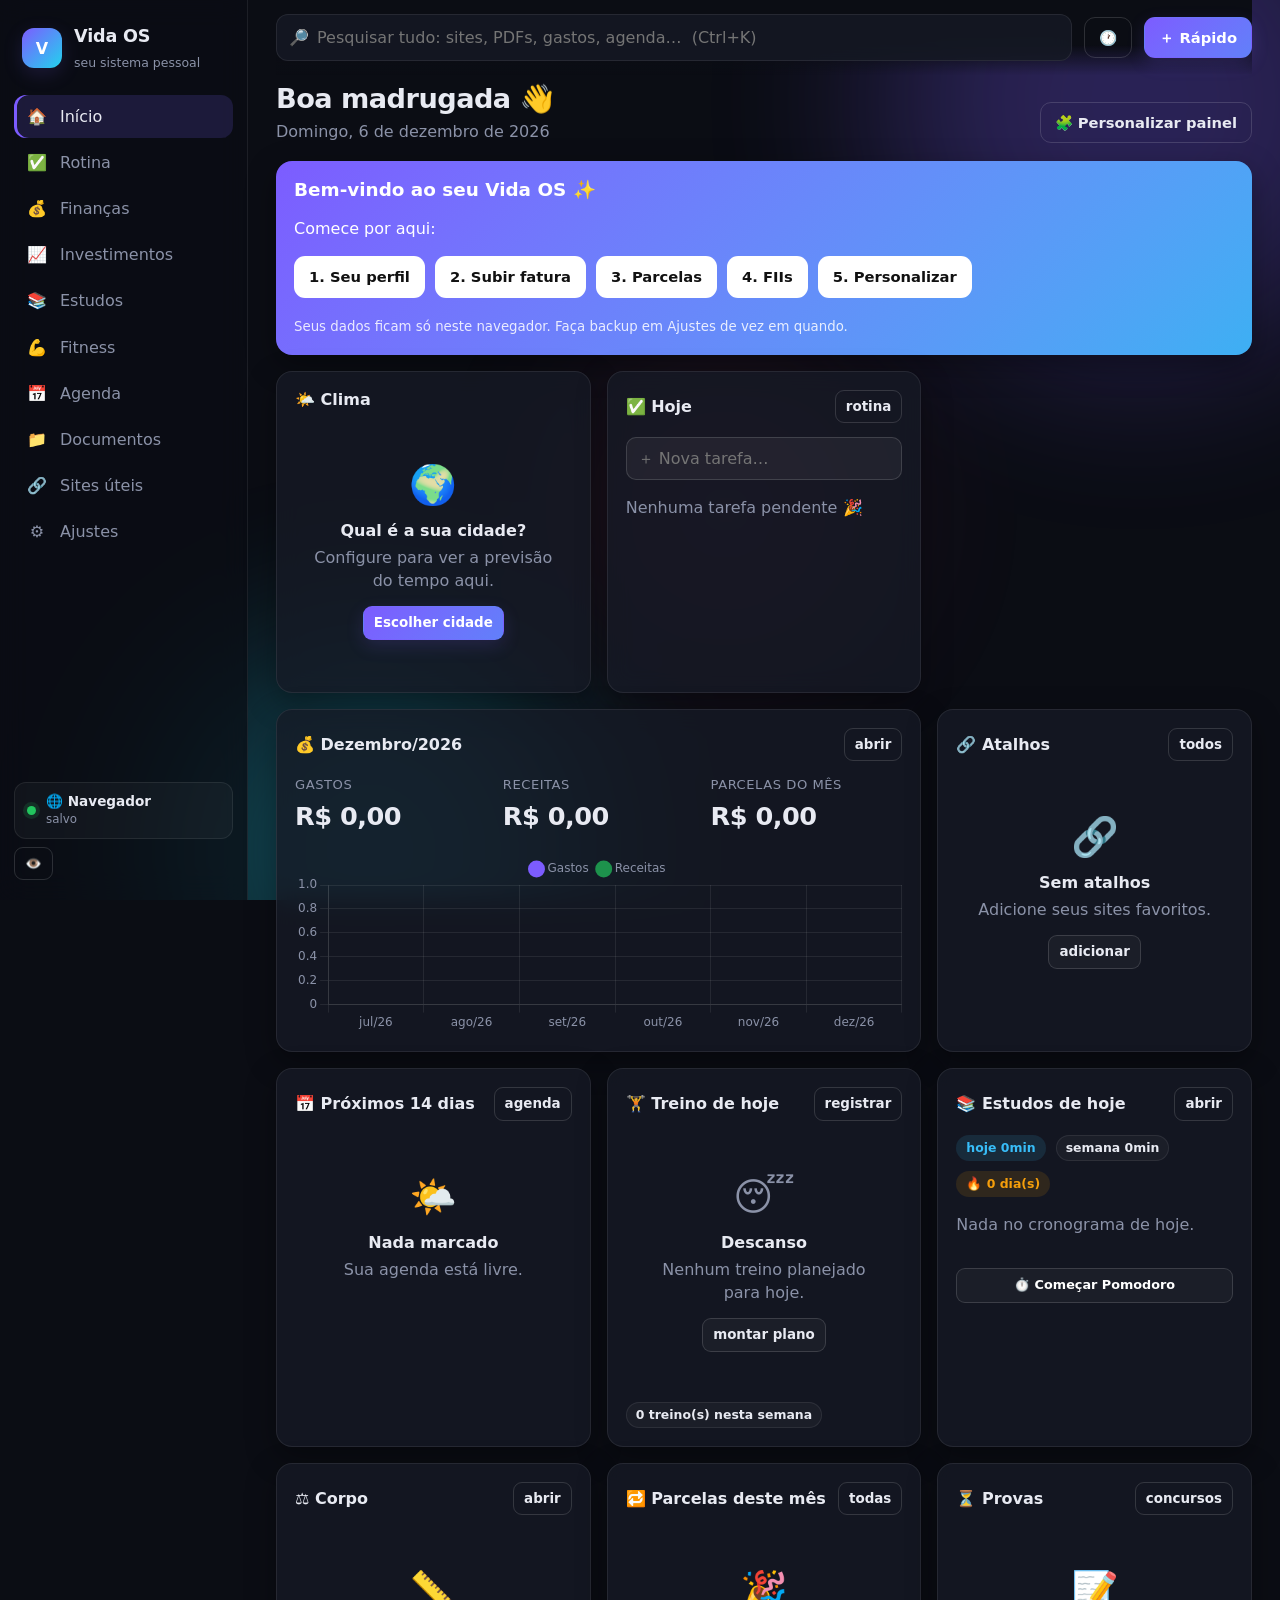
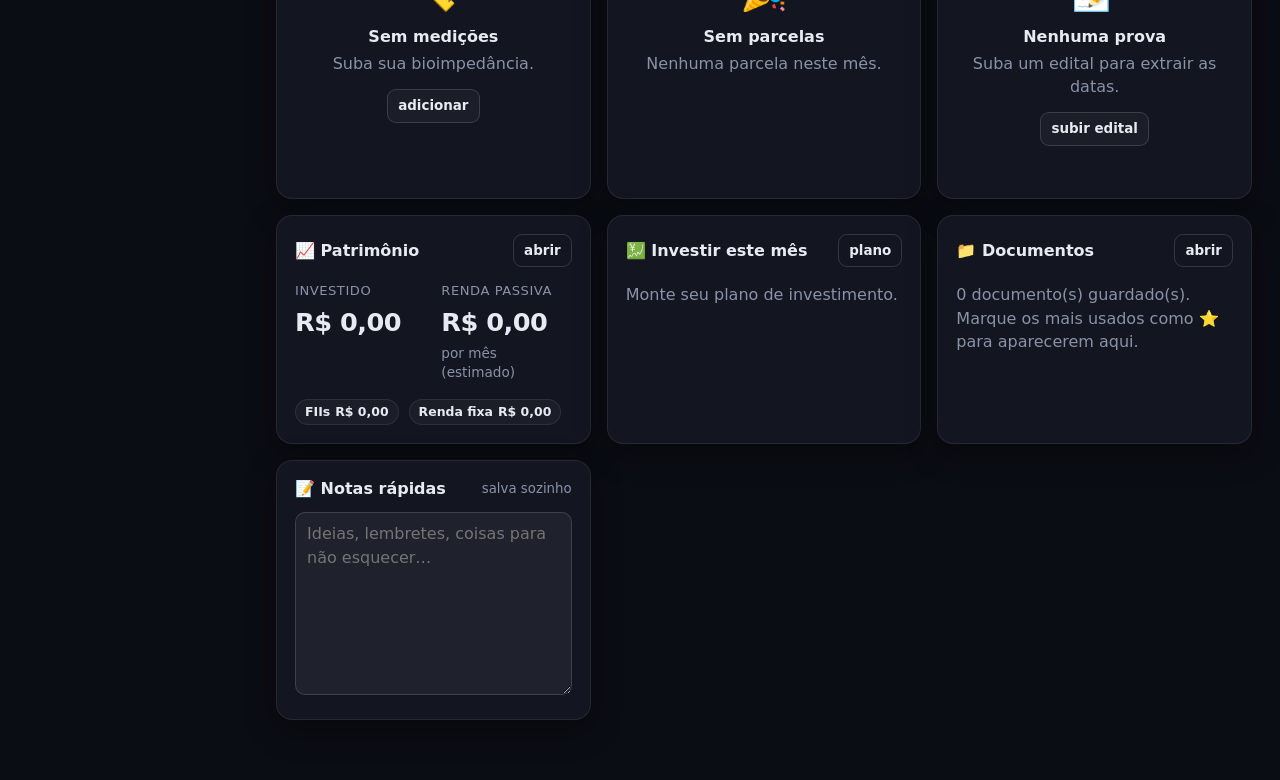
==== commit ec3b5877: "Documentos, Rotina (tarefas e hábitos), relógio em tela cheia e previsão do tempo - Aba Documentos: " ====
--- a/index.html
+++ b/index.html
@@ -35,6 +35,7 @@
         <input id="gsearch" placeholder="Pesquisar tudo: sites, PDFs, gastos, agenda…  (Ctrl+K)" autocomplete="off">
         <div id="gresults" class="gresults"></div>
       </div>
+      <button class="btn ghost" id="clock-btn" title="Relógio em tela cheia">🕐</button>
       <button class="btn primary" id="quick-btn">＋ Rápido</button>
       <a href="#/ajustes/armazenamento" class="save-badge mobile-only" id="save-badge-m" title="Armazenamento"></a>
     </header>
@@ -63,6 +64,7 @@
   <script src="js/body.js"></script>
   <script src="js/money.js"></script>
   <script src="js/library.js"></script>
+  <script src="js/weather.js"></script>
   <script src="js/views/dashboard.js"></script>
   <script src="js/views/finance.js"></script>
   <script src="js/views/planner.js"></script>
@@ -71,6 +73,8 @@
   <script src="js/views/fitness.js"></script>
   <script src="js/views/agenda.js"></script>
   <script src="js/views/sites.js"></script>
+  <script src="js/views/docs.js"></script>
+  <script src="js/views/rotina.js"></script>
   <script src="js/views/settings.js"></script>
   <script src="js/app.js"></script>
 </body>
--- a/css/style.css
+++ b/css/style.css
@@ -438,3 +438,78 @@
 .snip { font-size: .86rem; margin-top: 8px; padding: 8px 10px; background: var(--card2); border-radius: 8px; border-left: 3px solid var(--accent); line-height: 1.5; }
 .lib-group { margin: 14px 0 4px; text-transform: capitalize; } .lib-group:first-child { margin-top: 0; }
 .plan-stats .val { font-size: 1.3rem; word-break: break-word; }
+
+.pw-wrap { position: relative; display: flex; align-items: center; }
+.pw-wrap input { padding-right: 42px; }
+.pw-wrap .icon-btn { position: absolute; right: 4px; }
+.pw-meter { height: 6px; border-radius: 99px; background: var(--card2); overflow: hidden; margin-top: 6px; }
+.pw-meter i { display: block; height: 100%; width: 0; transition: .3s; }
+
+/* documentos */
+.doc-grid { display: grid; gap: 14px; grid-template-columns: repeat(auto-fill, minmax(230px, 1fr)); }
+.doc-card { background: var(--card); border: 1px solid var(--line); border-radius: var(--radius); overflow: hidden; cursor: pointer; transition: .15s; backdrop-filter: blur(12px); display: flex; flex-direction: column; }
+.doc-card:hover { border-color: var(--accent); transform: translateY(-2px); box-shadow: var(--shadow); }
+.doc-thumb { position: relative; aspect-ratio: 16 / 10; display: grid; place-items: center; overflow: hidden; border-bottom: 1px solid var(--line); }
+.doc-thumb img { position: absolute; inset: 0; width: 100%; height: 100%; object-fit: cover; opacity: 0; transition: opacity .3s; }
+.doc-thumb img.ok { opacity: 1; }
+.doc-thumb .doc-ico { font-size: 2.6rem; }
+.doc-thumb img.ok + .doc-ico { position: absolute; left: 8px; top: 8px; font-size: 1.1rem; background: var(--card-solid); border-radius: 8px; padding: 2px 6px; }
+.doc-pages { position: absolute; right: 8px; bottom: 8px; font-size: .7rem; background: rgba(0, 0, 0, .6); color: #fff; padding: 2px 7px; border-radius: 99px; }
+.doc-info { padding: 12px 14px; display: flex; flex-direction: column; gap: 5px; }
+.doc-info .t { font-weight: 700; }
+.doc-info .s { font-size: .8rem; color: var(--muted); display: flex; align-items: center; gap: 6px; }
+.doc-num { display: flex; align-items: center; gap: 4px; } .doc-num code { font-size: .85rem; }
+.doc-info .chip { align-self: flex-start; }
+.doc-grid.list { grid-template-columns: 1fr; gap: 8px; }
+.doc-grid.list .doc-card { flex-direction: row; align-items: center; }
+.doc-grid.list .doc-thumb { width: 120px; flex-shrink: 0; border-bottom: 0; border-right: 1px solid var(--line); }
+.doc-meta { display: grid; grid-template-columns: repeat(auto-fill, minmax(170px, 1fr)); gap: 12px; margin-bottom: 14px; padding: 12px; background: var(--card2); border-radius: 12px; }
+.doc-tabs { display: flex; gap: 6px; flex-wrap: wrap; margin-bottom: 10px; }
+.doc-stage { height: min(62vh, 640px); background: #0006; border-radius: 12px; overflow: auto; display: grid; place-items: center; }
+.doc-stage img { max-width: 100%; max-height: 100%; transition: transform .2s; transform-origin: center; }
+.doc-stage iframe { width: 100%; height: 100%; border: 0; background: #fff; border-radius: 12px; }
+
+/* clima */
+.wx-now { display: flex; align-items: center; gap: 14px; }
+.wx-big { font-size: 3rem; line-height: 1; }
+.wx-temp { font-size: 2.4rem; font-weight: 800; letter-spacing: -.03em; line-height: 1; }
+.wx-mm { margin-left: auto; text-align: right; } .wx-mm b { display: block; font-size: 1.2rem; } .wx-mm small { color: var(--muted); }
+.wx-row { display: flex; flex-wrap: wrap; gap: 10px 16px; margin: 12px 0; font-size: .85rem; color: var(--muted); }
+.wx-days { display: grid; grid-template-columns: repeat(5, 1fr); gap: 6px; }
+.wx-days > div, .wx-hours > div { display: flex; flex-direction: column; align-items: center; gap: 2px; padding: 8px 4px; border-radius: 10px; background: var(--card2); }
+.wx-days span, .wx-hours span { font-size: 1.4rem; }
+.wx-days small, .wx-hours small { color: var(--muted); font-size: .72rem; }
+.wx-hours { display: flex; gap: 6px; overflow-x: auto; padding-bottom: 6px; }
+.wx-hours > div { min-width: 58px; } .wx-hours .rain { color: var(--info); }
+
+/* relógio tela cheia */
+#clock { position: fixed; inset: 0; z-index: 400; background: radial-gradient(ellipse at 30% 20%, color-mix(in srgb, var(--accent) 22%, transparent), transparent 60%), radial-gradient(ellipse at 80% 90%, color-mix(in srgb, var(--accent2) 16%, transparent), transparent 55%), #05060b; color: #f1f3fa; display: flex; flex-direction: column; padding: 24px 32px; animation: fadein .3s; }
+.clk-top { display: flex; justify-content: space-between; align-items: center; font-size: 1.3rem; }
+.clk-top small { color: #9aa3b8; font-size: .9rem; }
+.clk-btns .icon-btn { color: #9aa3b8; font-size: 1rem; } .clk-btns .icon-btn:hover { color: #fff; background: #ffffff14; }
+.clk-mid { flex: 1; display: flex; flex-direction: column; align-items: center; justify-content: center; text-align: center; }
+.clk-time { font-size: clamp(5rem, 20vw, 17rem); font-weight: 200; letter-spacing: -.04em; line-height: .9; font-variant-numeric: tabular-nums; display: flex; align-items: baseline; }
+.clk-s { font-size: .32em; color: color-mix(in srgb, var(--accent2) 70%, #fff); margin-left: .1em; font-weight: 300; }
+.clk-time small { font-size: .15em; margin-left: .3em; color: #9aa3b8; }
+.clk-date { font-size: clamp(1rem, 2.6vw, 2rem); color: #c3c9d9; margin-top: 18px; font-weight: 300; }
+.clk-bar { width: min(520px, 70vw); height: 3px; background: #ffffff14; border-radius: 99px; margin-top: 28px; overflow: hidden; }
+.clk-bar i { display: block; height: 100%; background: linear-gradient(90deg, var(--accent), var(--accent2)); }
+.clk-bottom { display: flex; gap: 12px; flex-wrap: wrap; justify-content: center; font-size: 1rem; color: #c3c9d9; }
+.clk-bottom span { background: #ffffff0f; border: 1px solid #ffffff14; padding: 8px 14px; border-radius: 99px; }
+.clk-lock { position: absolute; left: 32px; bottom: 18px; font-size: .75rem; color: #6b7280; }
+
+/* tarefas & hábitos */
+.task { display: flex; align-items: center; gap: 10px; padding: 9px 4px; border-bottom: 1px solid var(--line); }
+.task:last-child { border-bottom: 0; }
+.task .grow { flex: 1; min-width: 0; } .task .t { font-weight: 500; } .task .s { font-size: .8rem; color: var(--muted); }
+.task.done .t { text-decoration: line-through; color: var(--muted); }
+.tick { width: 24px; height: 24px; border-radius: 50%; border: 2px solid var(--accent); background: transparent; color: #fff; cursor: pointer; flex-shrink: 0; font-weight: 700; display: grid; place-items: center; }
+.task.done .tick { background: var(--ok); border-color: var(--ok) !important; }
+.habit { display: flex; gap: 12px; align-items: center; padding: 10px 0; border-bottom: 1px solid var(--line); }
+.habit:last-child { border-bottom: 0; } .habit .grow { flex: 1; } .habit .t { font-weight: 600; } .habit .s { font-size: .78rem; color: var(--muted); }
+.hb-today { width: 46px; height: 46px; border-radius: 14px; border: 2px solid var(--c); background: transparent; font-size: 1.3rem; cursor: pointer; transition: .15s; filter: grayscale(.7); opacity: .7; }
+.hb-today.on { background: color-mix(in srgb, var(--c) 30%, transparent); filter: none; opacity: 1; box-shadow: 0 0 0 4px color-mix(in srgb, var(--c) 18%, transparent); }
+.hb-today.sm { width: 38px; height: 38px; font-size: 1.05rem; border-radius: 11px; }
+.hb-week { display: flex; gap: 4px; margin-top: 6px; }
+.hb-week i { width: 22px; height: 22px; border-radius: 6px; font-style: normal; font-size: .62rem; display: grid; place-items: center; color: var(--muted); background: var(--card2); border: 1px solid var(--line); cursor: pointer; }
+.hb-week i.on { background: var(--c); color: #fff; border-color: transparent; }
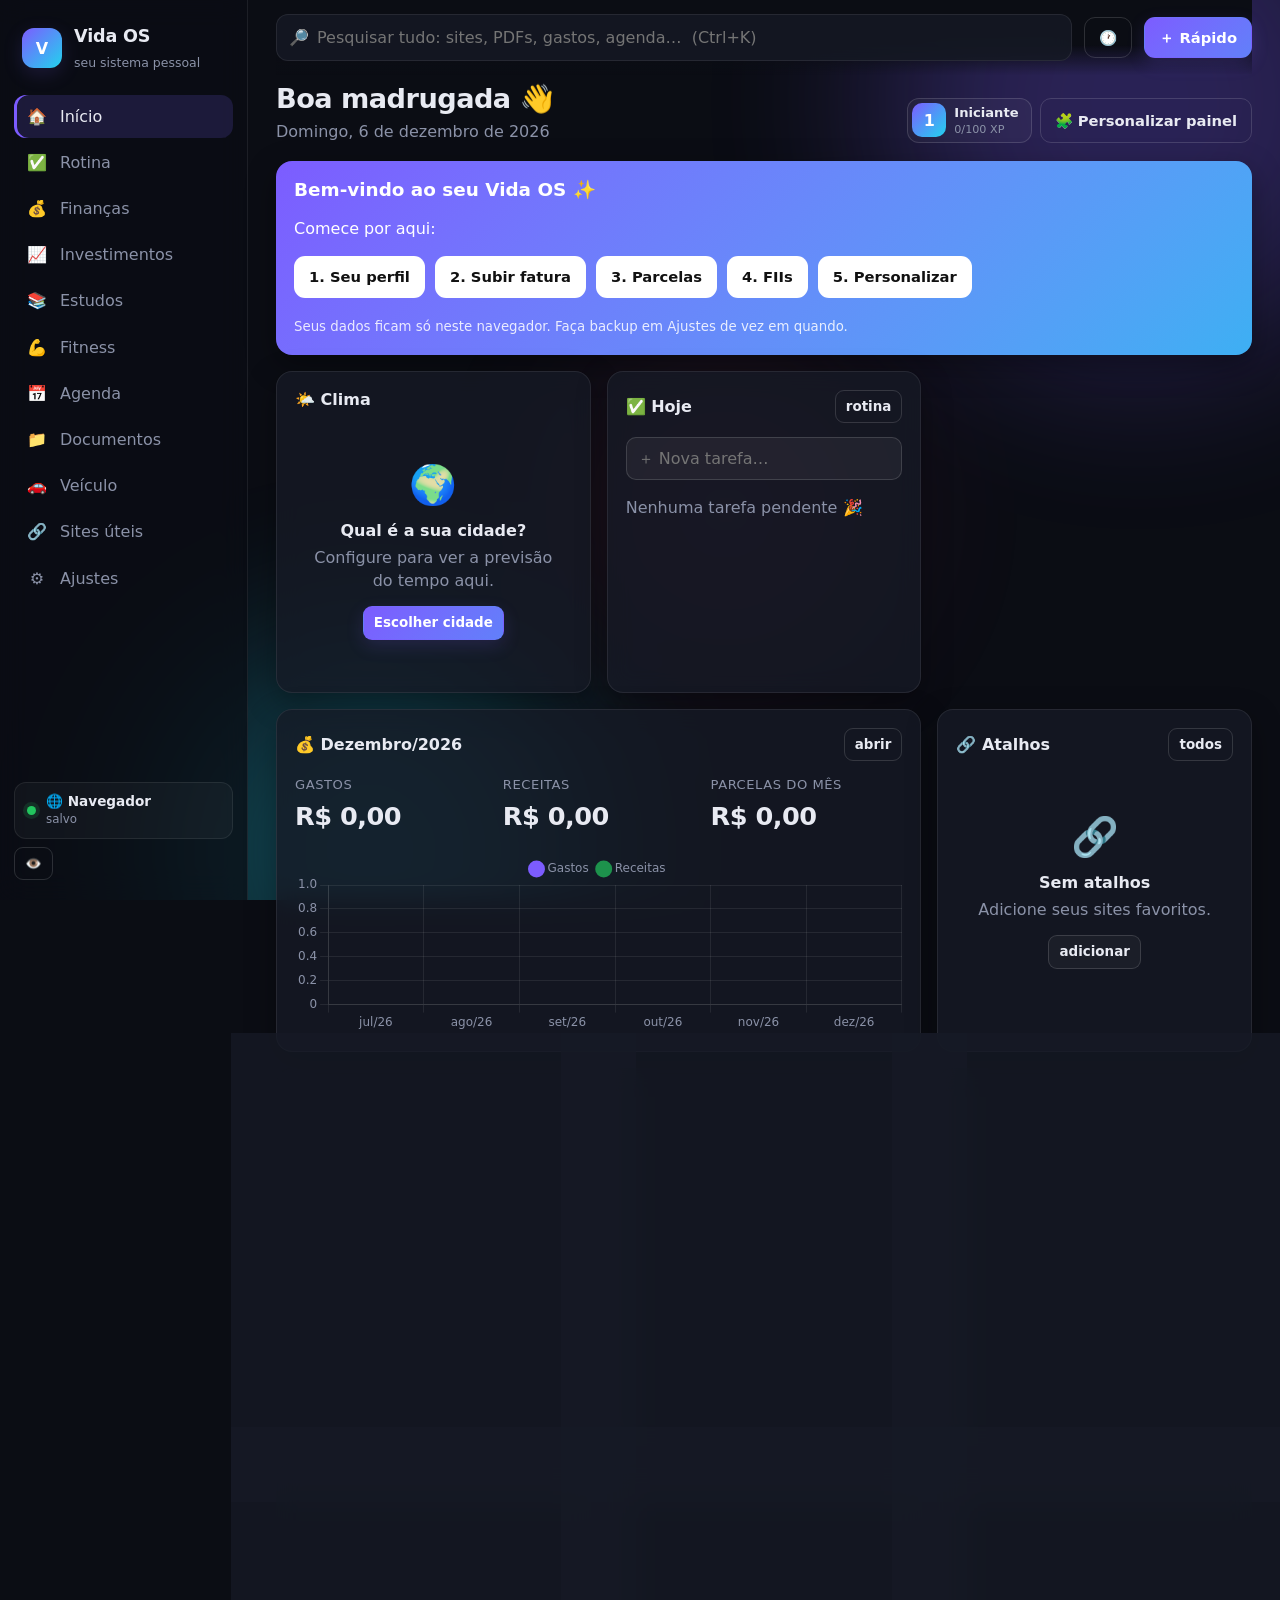
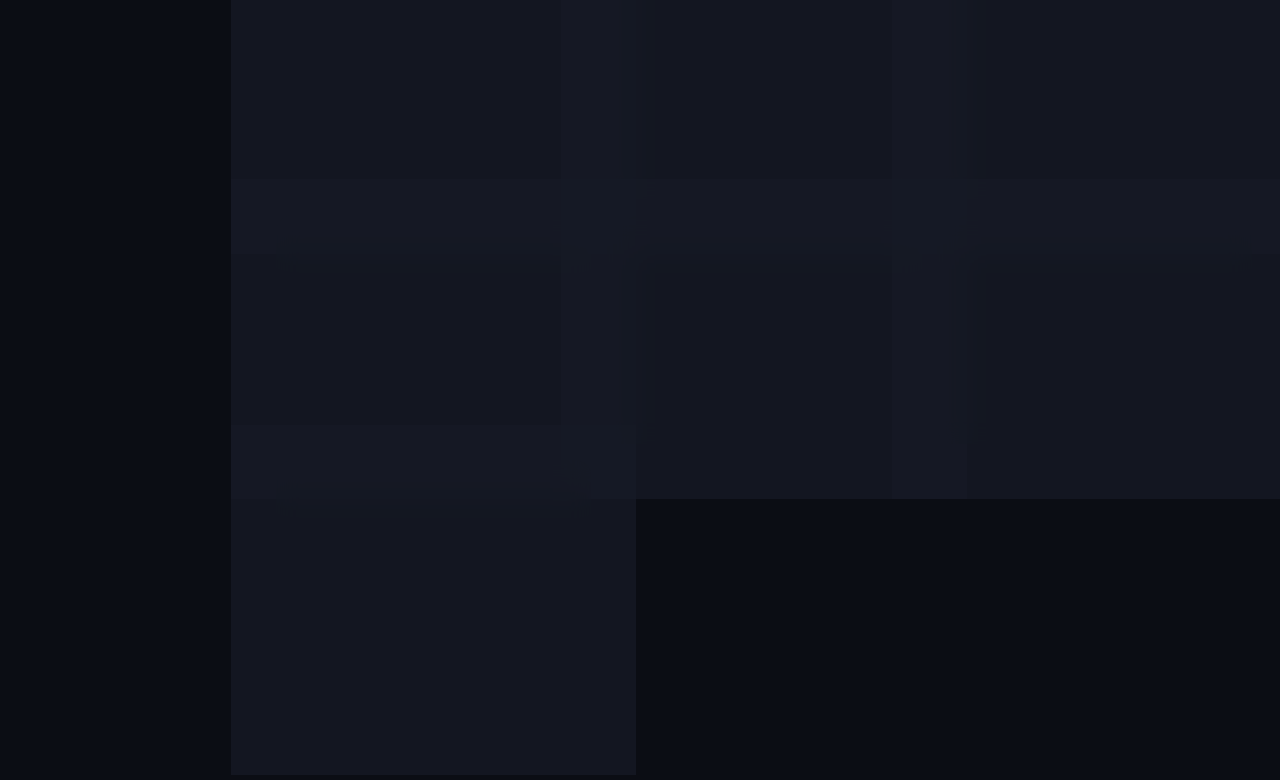
==== commit dd2bca11: "Ficha de emergência, garantias, veículo, assinaturas, lista de compras e conquistas - Documentos: su" ====
--- a/index.html
+++ b/index.html
@@ -64,6 +64,7 @@
   <script src="js/body.js"></script>
   <script src="js/money.js"></script>
   <script src="js/library.js"></script>
+  <script src="js/views/extras.js"></script>
   <script src="js/weather.js"></script>
   <script src="js/views/dashboard.js"></script>
   <script src="js/views/finance.js"></script>
@@ -73,8 +74,10 @@
   <script src="js/views/fitness.js"></script>
   <script src="js/views/agenda.js"></script>
   <script src="js/views/sites.js"></script>
+  <script src="js/views/emergency.js"></script>
   <script src="js/views/docs.js"></script>
   <script src="js/views/rotina.js"></script>
+  <script src="js/views/vehicle.js"></script>
   <script src="js/views/settings.js"></script>
   <script src="js/app.js"></script>
 </body>
--- a/css/style.css
+++ b/css/style.css
@@ -513,3 +513,35 @@
 .hb-week { display: flex; gap: 4px; margin-top: 6px; }
 .hb-week i { width: 22px; height: 22px; border-radius: 6px; font-style: normal; font-size: .62rem; display: grid; place-items: center; color: var(--muted); background: var(--card2); border: 1px solid var(--line); cursor: pointer; }
 .hb-week i.on { background: var(--c); color: #fff; border-color: transparent; }
+
+/* ficha de emergência */
+.em-card { background: var(--card-solid); border: 2px solid #ef4444; border-radius: calc(var(--radius) + 4px); overflow: hidden; box-shadow: var(--shadow); color: var(--text); }
+.em-head { display: flex; align-items: center; gap: 14px; padding: 16px 18px; background: linear-gradient(135deg, #dc2626, #ef4444); color: #fff; }
+.em-head b { font-size: 1.2rem; display: block; } .em-head small { opacity: .9; }
+.em-plus { width: 46px; height: 46px; border-radius: 12px; background: #fff; color: #dc2626; display: grid; place-items: center; font-size: 1.8rem; font-weight: 900; flex-shrink: 0; }
+.em-blood { margin-left: auto; background: #fff; color: #dc2626; border-radius: 12px; padding: 6px 14px; text-align: center; }
+.em-blood small { display: block; font-size: .65rem; text-transform: uppercase; letter-spacing: .08em; } .em-blood b { font-size: 1.6rem; }
+.em-grid { display: grid; grid-template-columns: repeat(auto-fill, minmax(220px, 1fr)); gap: 12px; padding: 16px 18px; }
+.em-row small { color: var(--muted); font-size: .76rem; } .em-row div { font-weight: 600; white-space: pre-wrap; }
+.em-row.big { grid-column: 1 / -1; padding: 10px 12px; border-radius: 10px; background: rgba(239, 68, 68, .1); } .em-row.big div { font-size: 1.1rem; }
+.em-contacts { padding: 0 18px 14px; } .em-contacts > small { color: var(--muted); }
+.em-ct { display: flex; align-items: center; gap: 8px; padding: 8px 0; border-bottom: 1px solid var(--line); } .em-ct > div { flex: 1; } .em-ct small { display: block; color: var(--muted); }
+.em-foot { padding: 10px 18px; font-size: .8rem; background: var(--card2); color: var(--muted); text-align: center; }
+.em-full { position: fixed; inset: 0; z-index: 500; background: #000c; display: grid; place-items: center; padding: 16px; overflow: auto; }
+.em-full .em-card { width: min(720px, 100%); font-size: 1.1rem; }
+.em-full .em-x { position: fixed; top: 14px; right: 14px; color: #fff; font-size: 1.4rem; background: #ffffff22; }
+.em-lock-btn { border-color: #ef4444 !important; color: #ef4444; }
+
+/* conquistas & nível */
+.lvl { display: flex; align-items: center; gap: 14px; }
+.lvl-badge { width: 54px; height: 54px; border-radius: 16px; display: grid; place-items: center; font-size: 1.5rem; font-weight: 900; background: #fff; color: var(--accent); box-shadow: 0 6px 20px rgba(0, 0, 0, .2); }
+.lvl-badge.sm { width: 34px; height: 34px; font-size: 1rem; border-radius: 10px; background: linear-gradient(135deg, var(--accent), var(--accent2)); color: #fff; box-shadow: none; }
+.lvl-mini { display: inline-flex; align-items: center; gap: 8px; padding: 4px 12px 4px 4px; border-radius: 12px; border: 1px solid var(--line2); color: var(--text); background: var(--card2); }
+.lvl-mini b { display: block; font-size: .82rem; } .lvl-mini small { display: block; font-size: .7rem; color: var(--muted); }
+.achv-grid { display: grid; grid-template-columns: repeat(auto-fill, minmax(190px, 1fr)); gap: 12px; }
+.achv { background: var(--card); border: 1px solid var(--line); border-radius: var(--radius); padding: 16px; text-align: center; display: flex; flex-direction: column; gap: 6px; align-items: center; filter: grayscale(1); opacity: .6; }
+.achv.on { filter: none; opacity: 1; border-color: color-mix(in srgb, var(--warn) 60%, transparent); box-shadow: 0 0 0 1px color-mix(in srgb, var(--warn) 30%, transparent), var(--shadow); }
+.achv-ico { font-size: 2.2rem; } .achv small { color: var(--muted); font-size: .78rem; } .achv .bar { width: 100%; }
+
+/* compras */
+.sh-sec { margin: 14px 0 4px; font-size: .9rem; color: var(--muted); }
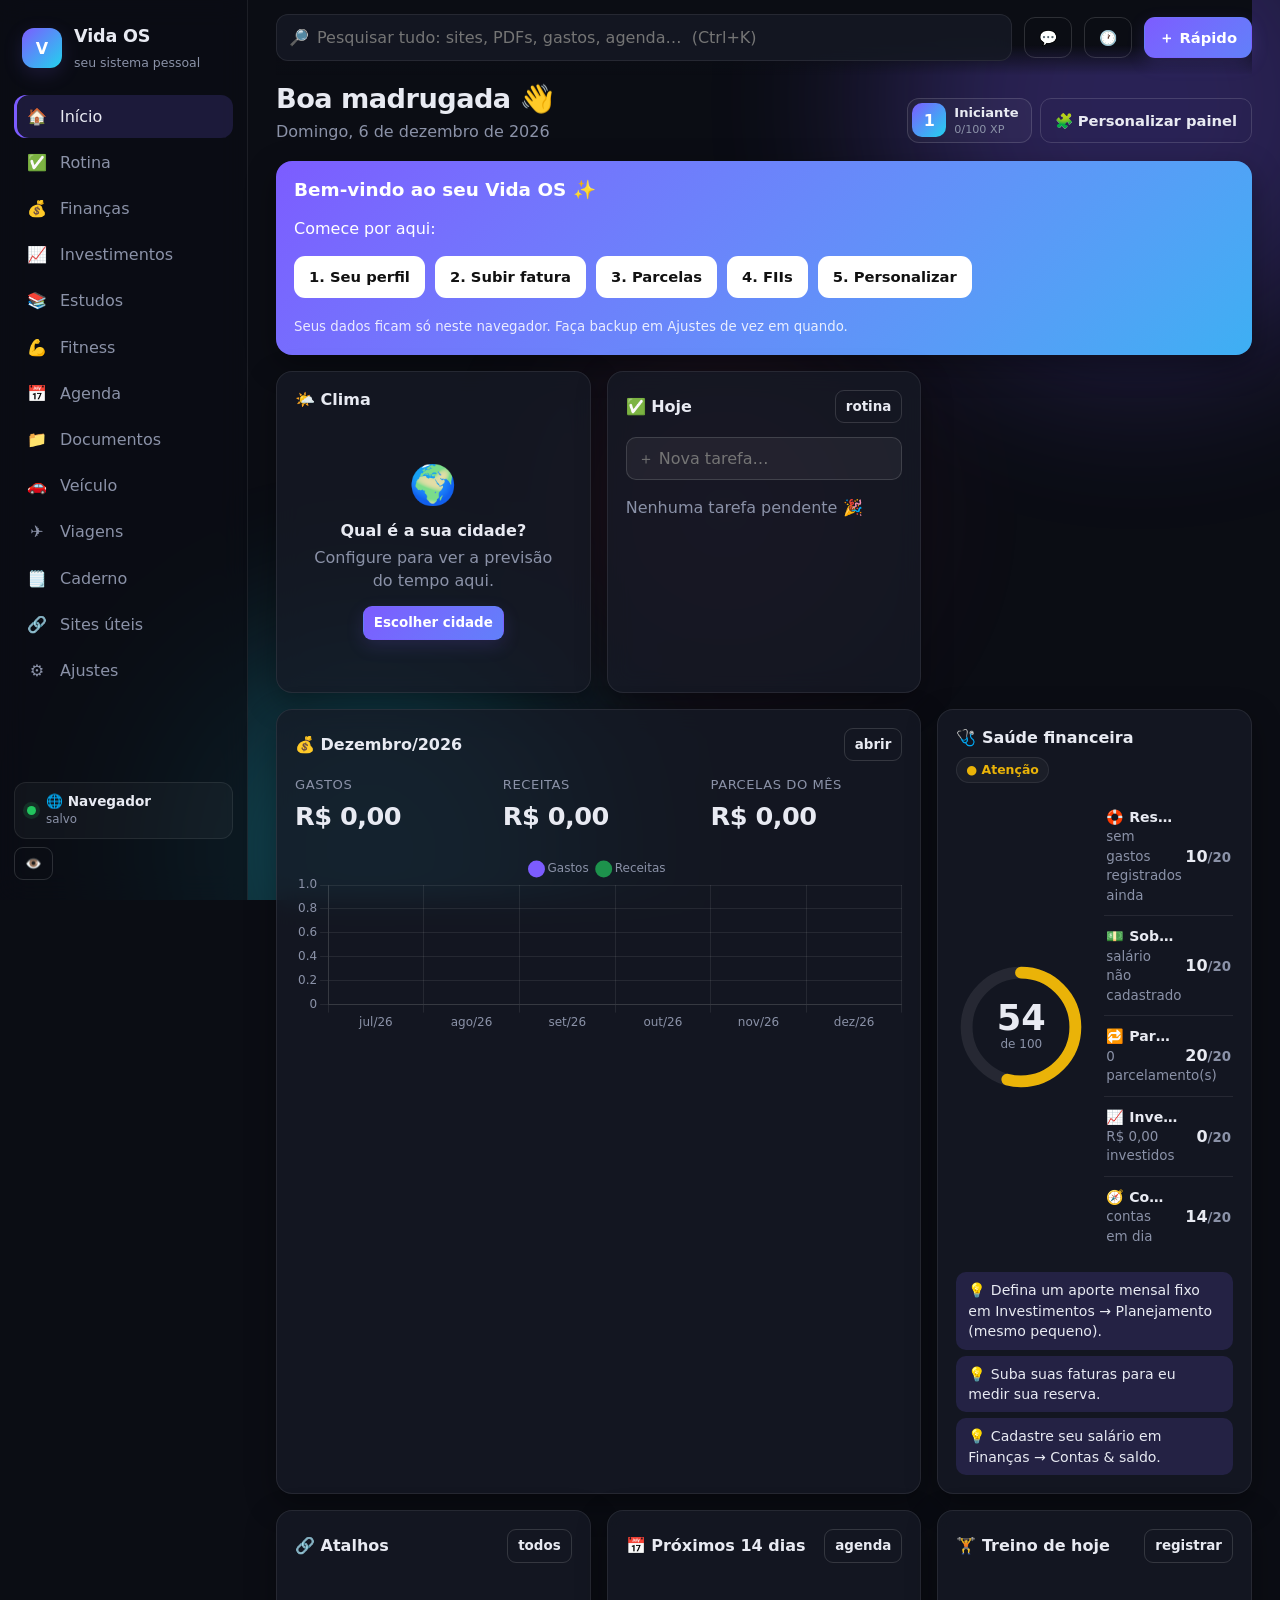
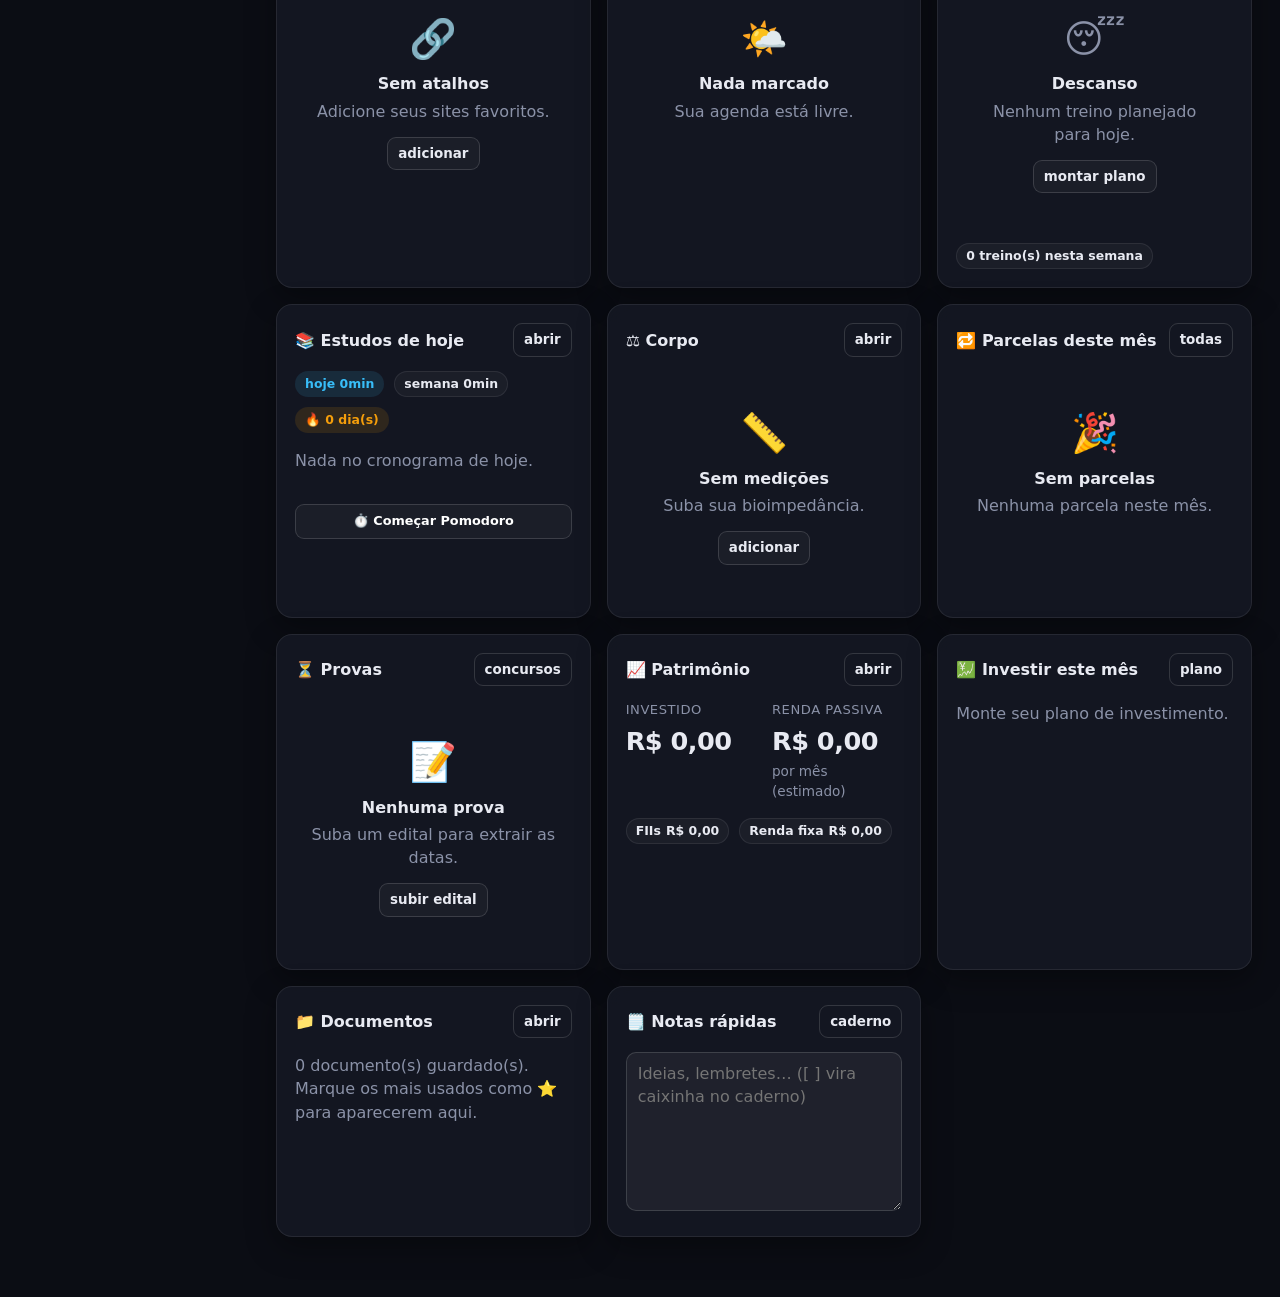
==== commit 6bda3c3b: "13 funções novas: calculadoras, nota financeira, assistente offline, IR, rachar contas, desejos, rem" ====
--- a/index.html
+++ b/index.html
@@ -35,6 +35,7 @@
         <input id="gsearch" placeholder="Pesquisar tudo: sites, PDFs, gastos, agenda…  (Ctrl+K)" autocomplete="off">
         <div id="gresults" class="gresults"></div>
       </div>
+      <button class="btn ghost" id="ask-btn" title="Pergunte ao Vida OS">💬</button>
       <button class="btn ghost" id="clock-btn" title="Relógio em tela cheia">🕐</button>
       <button class="btn primary" id="quick-btn">＋ Rápido</button>
       <a href="#/ajustes/armazenamento" class="save-badge mobile-only" id="save-badge-m" title="Armazenamento"></a>
@@ -48,6 +49,7 @@
 
   <!-- bibliotecas (locais, funcionam offline) -->
   <script src="vendor/chart.umd.js"></script>
+  <script src="vendor/qrcode.js"></script>
   <script src="vendor/xlsx.full.min.js"></script>
   <script src="vendor/pdf.min.js"></script>
   <script>
@@ -65,6 +67,13 @@
   <script src="js/money.js"></script>
   <script src="js/library.js"></script>
   <script src="js/views/extras.js"></script>
+  <script src="js/views/calc.js"></script>
+  <script src="js/views/finextra.js"></script>
+  <script src="js/views/health.js"></script>
+  <script src="js/views/editalmap.js"></script>
+  <script src="js/views/trips.js"></script>
+  <script src="js/views/notes.js"></script>
+  <script src="js/assistant.js"></script>
   <script src="js/weather.js"></script>
   <script src="js/views/dashboard.js"></script>
   <script src="js/views/finance.js"></script>
--- a/css/style.css
+++ b/css/style.css
@@ -545,3 +545,57 @@
 
 /* compras */
 .sh-sec { margin: 14px 0 4px; font-size: .9rem; color: var(--muted); }
+.kml { font-size: 1.05rem; color: var(--ok); white-space: nowrap; } .kml small { font-size: .7rem; color: var(--muted); }
+
+/* sub-abas quebram linha quando são muitas */
+.subtabs { flex-wrap: wrap; overflow: visible; }
+@media (max-width: 900px) { .subtabs { flex-wrap: nowrap; overflow-x: auto; } }
+
+/* nota de saúde financeira */
+.score-wrap { display: flex; gap: 18px; align-items: center; }
+.score-wrap .grow { flex: 1; min-width: 0; }
+.score-ring { width: 130px; height: 130px; position: relative; flex-shrink: 0; }
+.score-ring svg { width: 100%; height: 100%; transform: rotate(-90deg); }
+.score-ring circle { fill: none; stroke-width: 10; transition: stroke-dashoffset .8s; }
+.score-ring > div { position: absolute; inset: 0; display: grid; place-items: center; align-content: center; text-align: center; }
+.score-ring b { font-size: 2.2rem; line-height: 1; } .score-ring small { color: var(--muted); font-size: .75rem; }
+.tip { padding: 8px 12px; border-radius: 10px; background: var(--accent-soft); font-size: .88rem; margin-top: 6px; }
+@media (max-width: 560px) { .score-wrap { flex-direction: column; } }
+
+/* assistente */
+.as-chat { max-height: 50vh; min-height: 200px; overflow: auto; display: flex; flex-direction: column; gap: 10px; padding: 4px; }
+.as-msg { max-width: 85%; padding: 10px 14px; border-radius: 14px; line-height: 1.5; font-size: .93rem; }
+.as-msg.bot { background: var(--card2); border: 1px solid var(--line); align-self: flex-start; border-bottom-left-radius: 4px; }
+.as-msg.me { background: var(--accent); color: #fff; align-self: flex-end; border-bottom-right-radius: 4px; }
+.as-list { margin: 6px 0 0; padding-left: 18px; } .as-list li { margin: 3px 0; }
+
+/* caderno */
+.nb { display: grid; grid-template-columns: 320px 1fr; gap: 16px; align-items: start; }
+.nb-side { position: sticky; top: 80px; max-height: calc(100vh - 100px); display: flex; flex-direction: column; }
+.nb-list { overflow: auto; display: flex; flex-direction: column; gap: 6px; }
+.nb-item { padding: 10px 12px; border-radius: 10px; border: 1px solid var(--line); cursor: pointer; background: var(--card2); }
+.nb-item:hover, .nb-item.on { border-color: var(--accent); }
+.nb-item .t { font-weight: 600; } .nb-item .s { font-size: .78rem; color: var(--muted); overflow: hidden; text-overflow: ellipsis; white-space: nowrap; }
+.nb-title { font-size: 1.2rem; font-weight: 700; }
+.nb-editor { min-height: 52vh; font-size: 1rem; line-height: 1.6; }
+.nb-view { min-height: 40vh; line-height: 1.6; } .nb-view p { margin: 0 0 6px; } .nb-view h4 { margin: 12px 0 6px; }
+.nb-check { display: flex; gap: 8px; align-items: flex-start; padding: 3px 0; cursor: pointer; } .nb-check.done span { text-decoration: line-through; color: var(--muted); }
+.nb-color { width: 22px; height: 22px; border-radius: 50%; border: 2px solid transparent; cursor: pointer; } .nb-color.on { border-color: var(--text); }
+@media (max-width: 900px) { .nb { grid-template-columns: 1fr; } .nb-side { position: static; max-height: 40vh; } }
+
+/* mapa do edital */
+.topic { display: flex; gap: 10px; align-items: center; padding: 7px 4px; border-bottom: 1px solid var(--line); }
+.topic .grow { flex: 1; font-size: .92rem; }
+.st-btn { width: 34px; height: 34px; border-radius: 10px; border: 2px solid; background: var(--card2); cursor: pointer; font-size: 1rem; flex-shrink: 0; }
+
+/* sono & humor */
+.faces { display: flex; gap: 6px; flex-wrap: wrap; }
+.face { border: 1px solid var(--line2); background: var(--card2); border-radius: 10px; padding: 6px 10px; cursor: pointer; font-size: 1.1rem; opacity: .55; }
+.face.on { opacity: 1; border-color: var(--accent); background: var(--accent-soft); }
+
+/* viagens */
+.trip-card { cursor: pointer; transition: .15s; } .trip-card:hover { border-color: var(--accent); transform: translateY(-2px); }
+
+/* QR do celular */
+.lan-qr { width: 230px; margin: 10px auto; background: #fff; padding: 8px; border-radius: 14px; }
+.lan-qr svg { width: 100%; height: auto; display: block; }
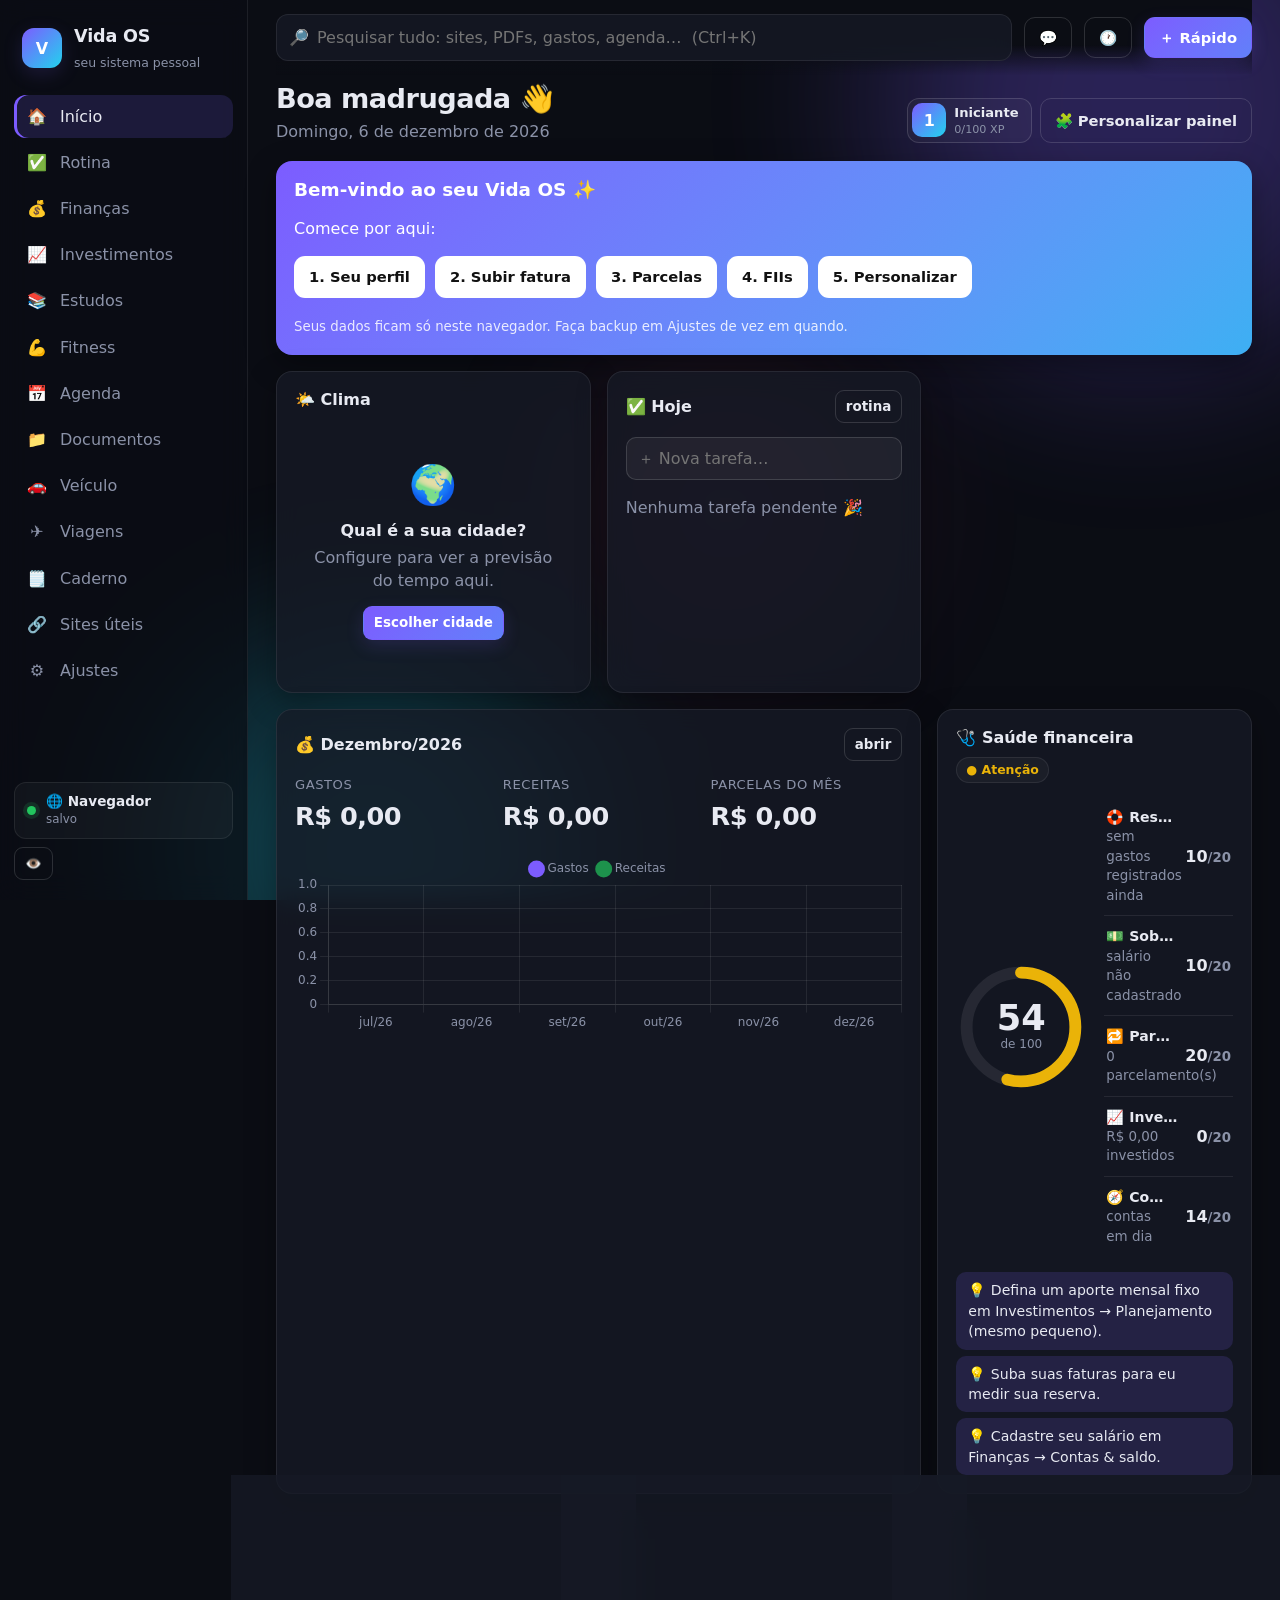
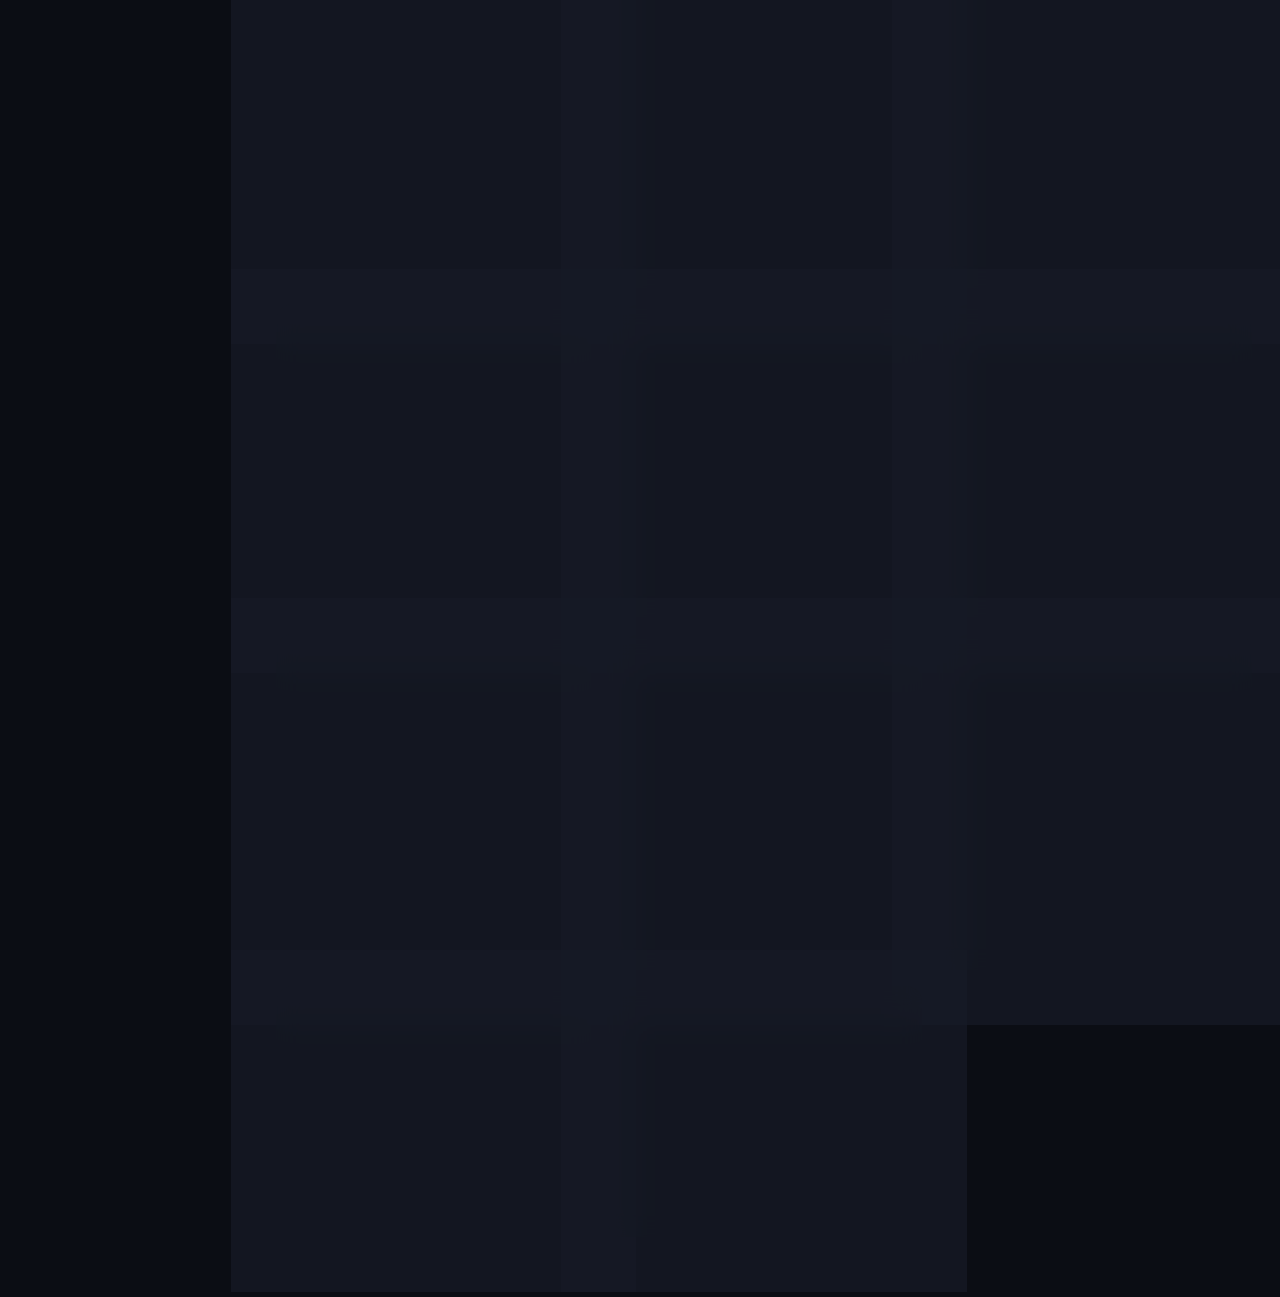
==== commit 16fd93dc: "Estudos: aba Questões (PDF → múltipla escolha, treino/simulado) e Mapas mentais - Questões: lê o PDF" ====
--- a/index.html
+++ b/index.html
@@ -79,6 +79,8 @@
   <script src="js/views/finance.js"></script>
   <script src="js/views/planner.js"></script>
   <script src="js/views/invest.js"></script>
+  <script src="js/views/questions.js"></script>
+  <script src="js/views/mindmaps.js"></script>
   <script src="js/views/study.js"></script>
   <script src="js/views/fitness.js"></script>
   <script src="js/views/agenda.js"></script>
--- a/css/style.css
+++ b/css/style.css
@@ -599,3 +599,43 @@
 /* QR do celular */
 .lan-qr { width: 230px; margin: 10px auto; background: #fff; padding: 8px; border-radius: 14px; }
 .lan-qr svg { width: 100%; height: auto; display: block; }
+
+/* Questões */
+.q-run { max-width: 920px; margin: 0 auto; }
+.q-text { font-size: 1.05rem; line-height: 1.65; margin: 16px 0 10px; white-space: normal; }
+.q-img { margin: 14px 0 6px; background: #fff; border-radius: 12px; padding: 8px; text-align: center; min-height: 40px; display: grid; place-items: center; }
+.q-img img { max-width: 100%; height: auto; display: block; margin: 0 auto; }
+.q-img.sm { padding: 4px; } .q-img.sm img { max-height: 260px; }
+.q-img small { color: #555; }
+.q-opts { display: flex; flex-direction: column; gap: 8px; margin-top: 14px; }
+.q-opt { display: flex; gap: 12px; align-items: flex-start; text-align: left; width: 100%; padding: 12px 14px; border-radius: 12px; border: 1px solid var(--line2); background: var(--card2); color: var(--text); font: inherit; line-height: 1.5; cursor: pointer; transition: .12s; }
+.q-opt b { flex: 0 0 30px; height: 30px; border-radius: 50%; display: grid; place-items: center; background: var(--line); font-weight: 800; text-transform: uppercase; }
+.q-opt:hover:not([disabled]) { border-color: var(--accent); transform: translateX(2px); }
+.q-opt.sel { border-color: var(--accent); background: color-mix(in srgb, var(--accent) 14%, transparent); } .q-opt.sel b { background: var(--accent); color: #fff; }
+.q-opt.right { border-color: var(--ok); background: color-mix(in srgb, var(--ok) 15%, transparent); } .q-opt.right b { background: var(--ok); color: #fff; }
+.q-opt.wrong { border-color: var(--bad); background: color-mix(in srgb, var(--bad) 15%, transparent); } .q-opt.wrong b { background: var(--bad); color: #fff; }
+.q-opt[disabled] { cursor: default; }
+.q-rev { border: 1px solid var(--line2); border-radius: 12px; padding: 12px; margin-bottom: 12px; background: var(--card2); }
+.q-rev.bad { border-color: var(--warn); box-shadow: inset 3px 0 0 var(--warn); }
+.q-rev textarea { min-height: 70px; }
+.q-rev-opt { display: grid; grid-template-columns: 34px 1fr; gap: 6px; align-items: center; margin-top: 6px; }
+
+/* Mapas mentais */
+.mm-group { margin-top: 18px; } .mm-group h4 { margin: 0 0 8px; display: flex; align-items: center; gap: 8px; }
+.mm-topic { margin: 10px 0 6px; font-weight: 600; color: var(--muted); font-size: .9rem; }
+.mm-grid { display: grid; grid-template-columns: repeat(auto-fill, minmax(170px, 1fr)); gap: 12px; }
+.mm-card { border: 1px solid var(--line2); border-radius: 14px; overflow: hidden; background: var(--card2); cursor: pointer; transition: .15s; box-shadow: inset 0 3px 0 var(--c); }
+.mm-card:hover { border-color: var(--c); transform: translateY(-2px); }
+.mm-thumb { position: relative; aspect-ratio: 4 / 3; background: color-mix(in srgb, var(--c) 12%, var(--bg2)); display: grid; place-items: center; overflow: hidden; }
+.mm-thumb img { width: 100%; height: 100%; object-fit: cover; opacity: 0; transition: opacity .2s; position: absolute; inset: 0; } .mm-thumb img.ok { opacity: 1; }
+.mm-thumb span { font-size: 2rem; }
+.mm-info { padding: 10px; } .mm-info .t { font-weight: 600; overflow: hidden; text-overflow: ellipsis; white-space: nowrap; } .mm-info .s { font-size: .8rem; color: var(--muted); margin-top: 2px; }
+.mm-stage { height: min(68vh, 720px); background: #0008; border-radius: 12px; overflow: hidden; display: grid; place-items: center; cursor: grab; touch-action: none; user-select: none; }
+.mm-stage.drag { cursor: grabbing; } .mm-stage.pdf { cursor: default; touch-action: auto; }
+.mm-doc { max-width: 100%; transform-origin: center top; pointer-events: none; display: flex; flex-direction: column; gap: 10px; align-items: center; }
+.mm-doc img { max-width: 100%; max-height: min(68vh, 720px); display: block; }
+.mm-stage:fullscreen .mm-doc img { max-height: 100vh; }
+.mm-doc canvas { width: 100%; height: auto; background: #fff; border-radius: 6px; display: block; }
+.mm-stage:has(canvas) { place-items: start center; padding: 10px; } .mm-doc:has(canvas) { width: min(100%, 900px); }
+.mm-stage iframe { width: 100%; height: 100%; border: 0; background: #fff; }
+.mm-stage:fullscreen { height: 100vh; border-radius: 0; background: #000; }
